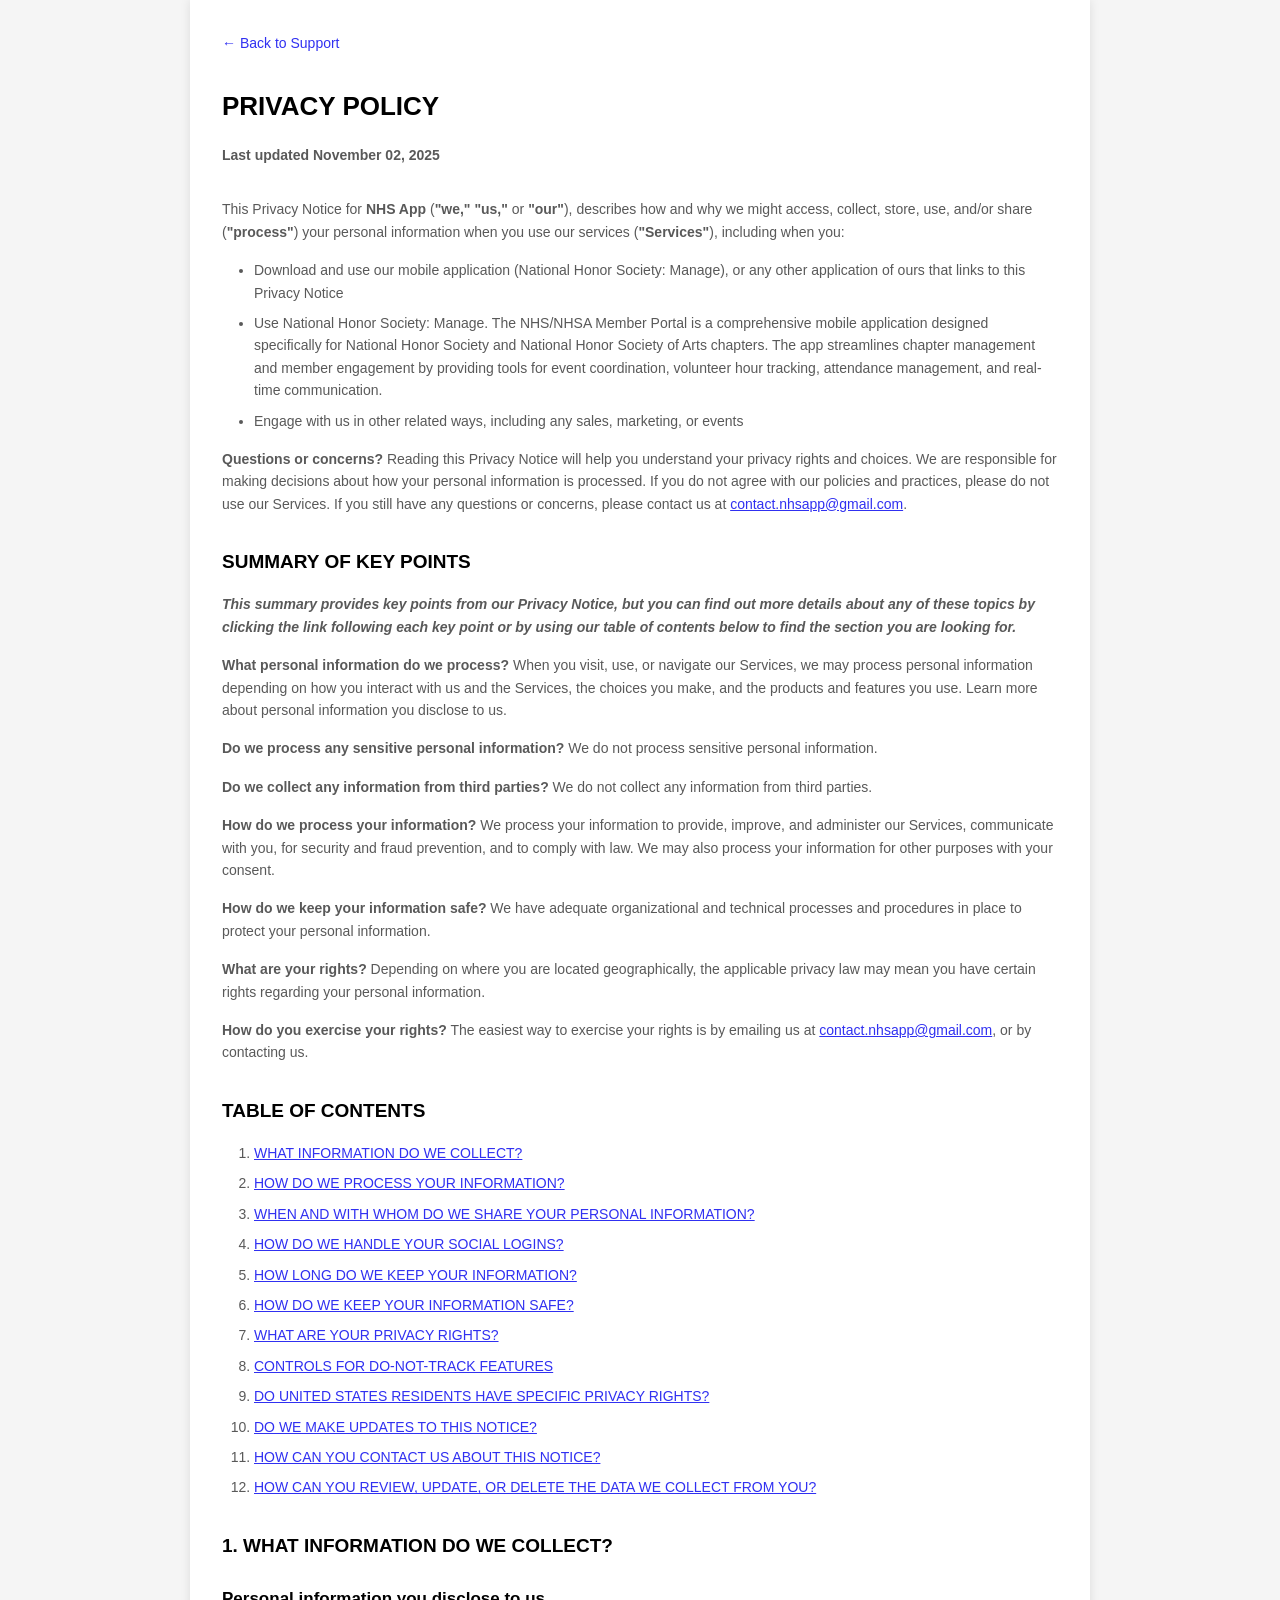
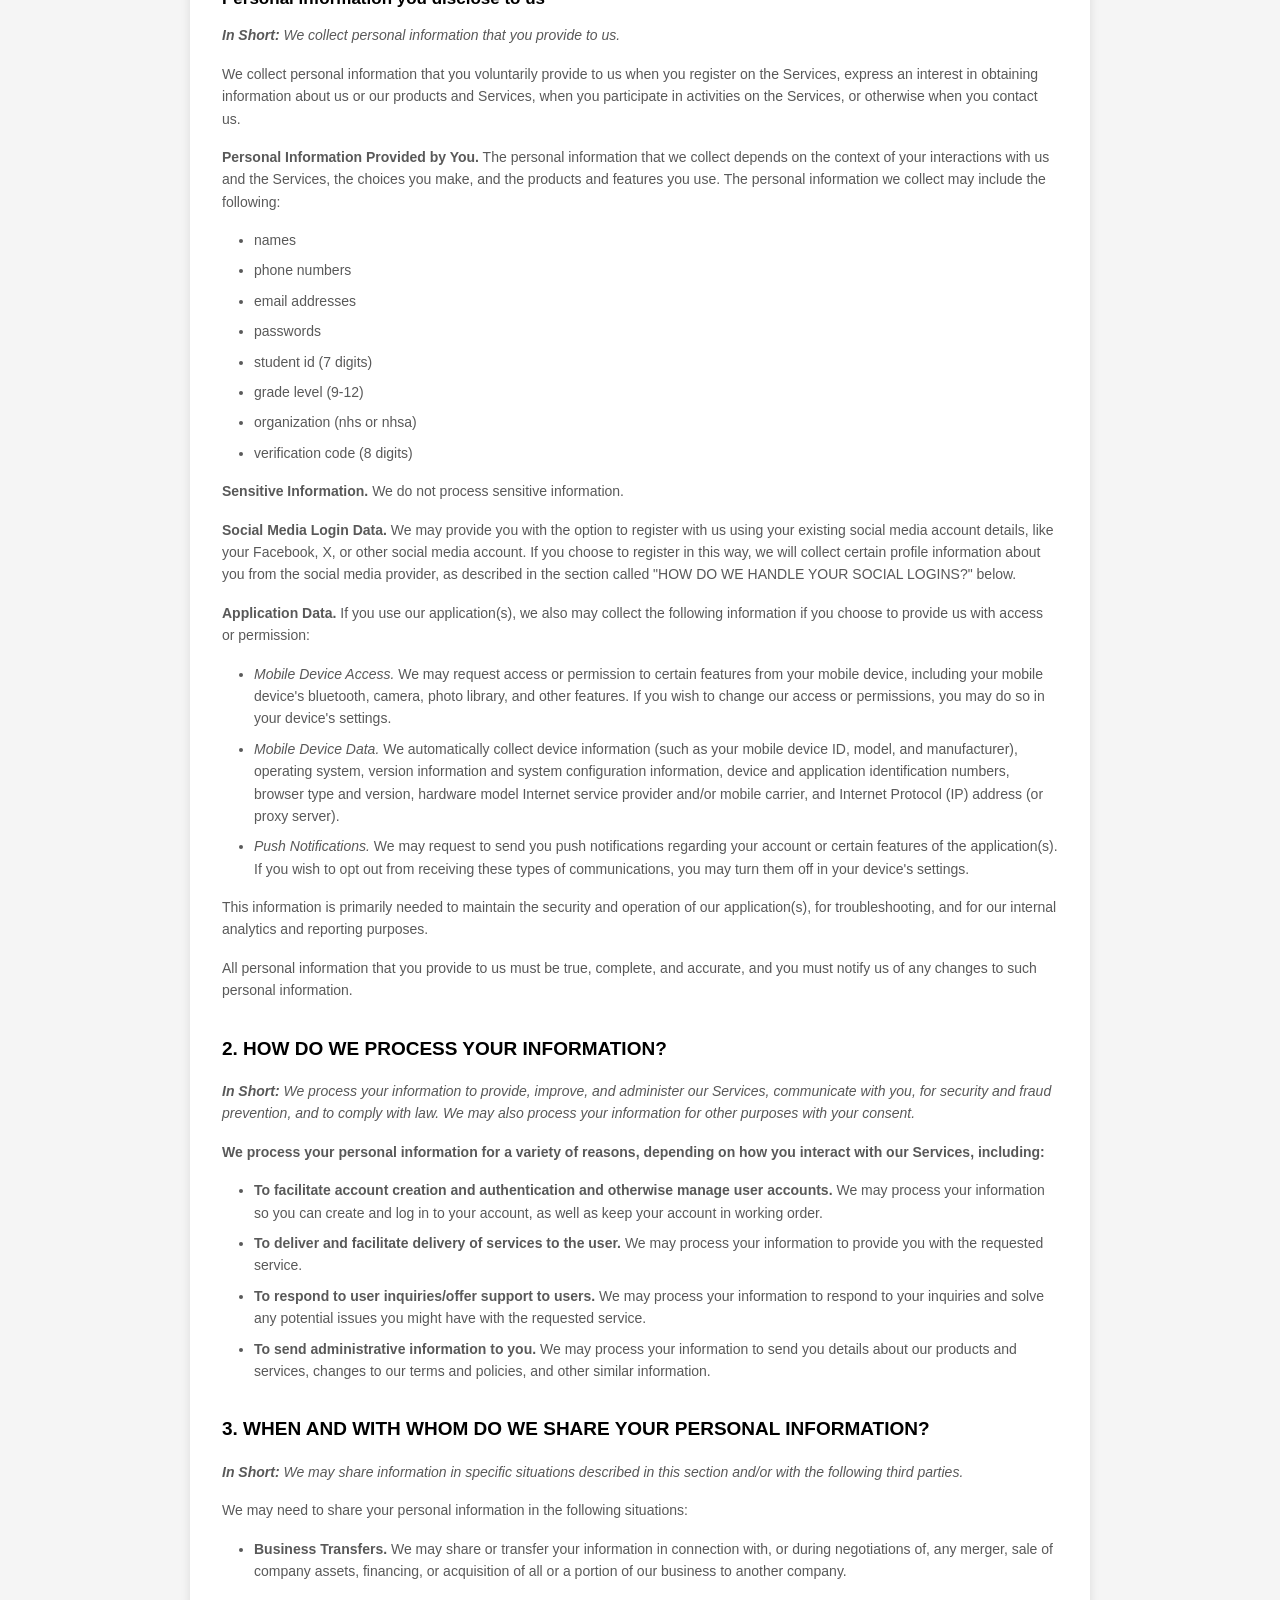
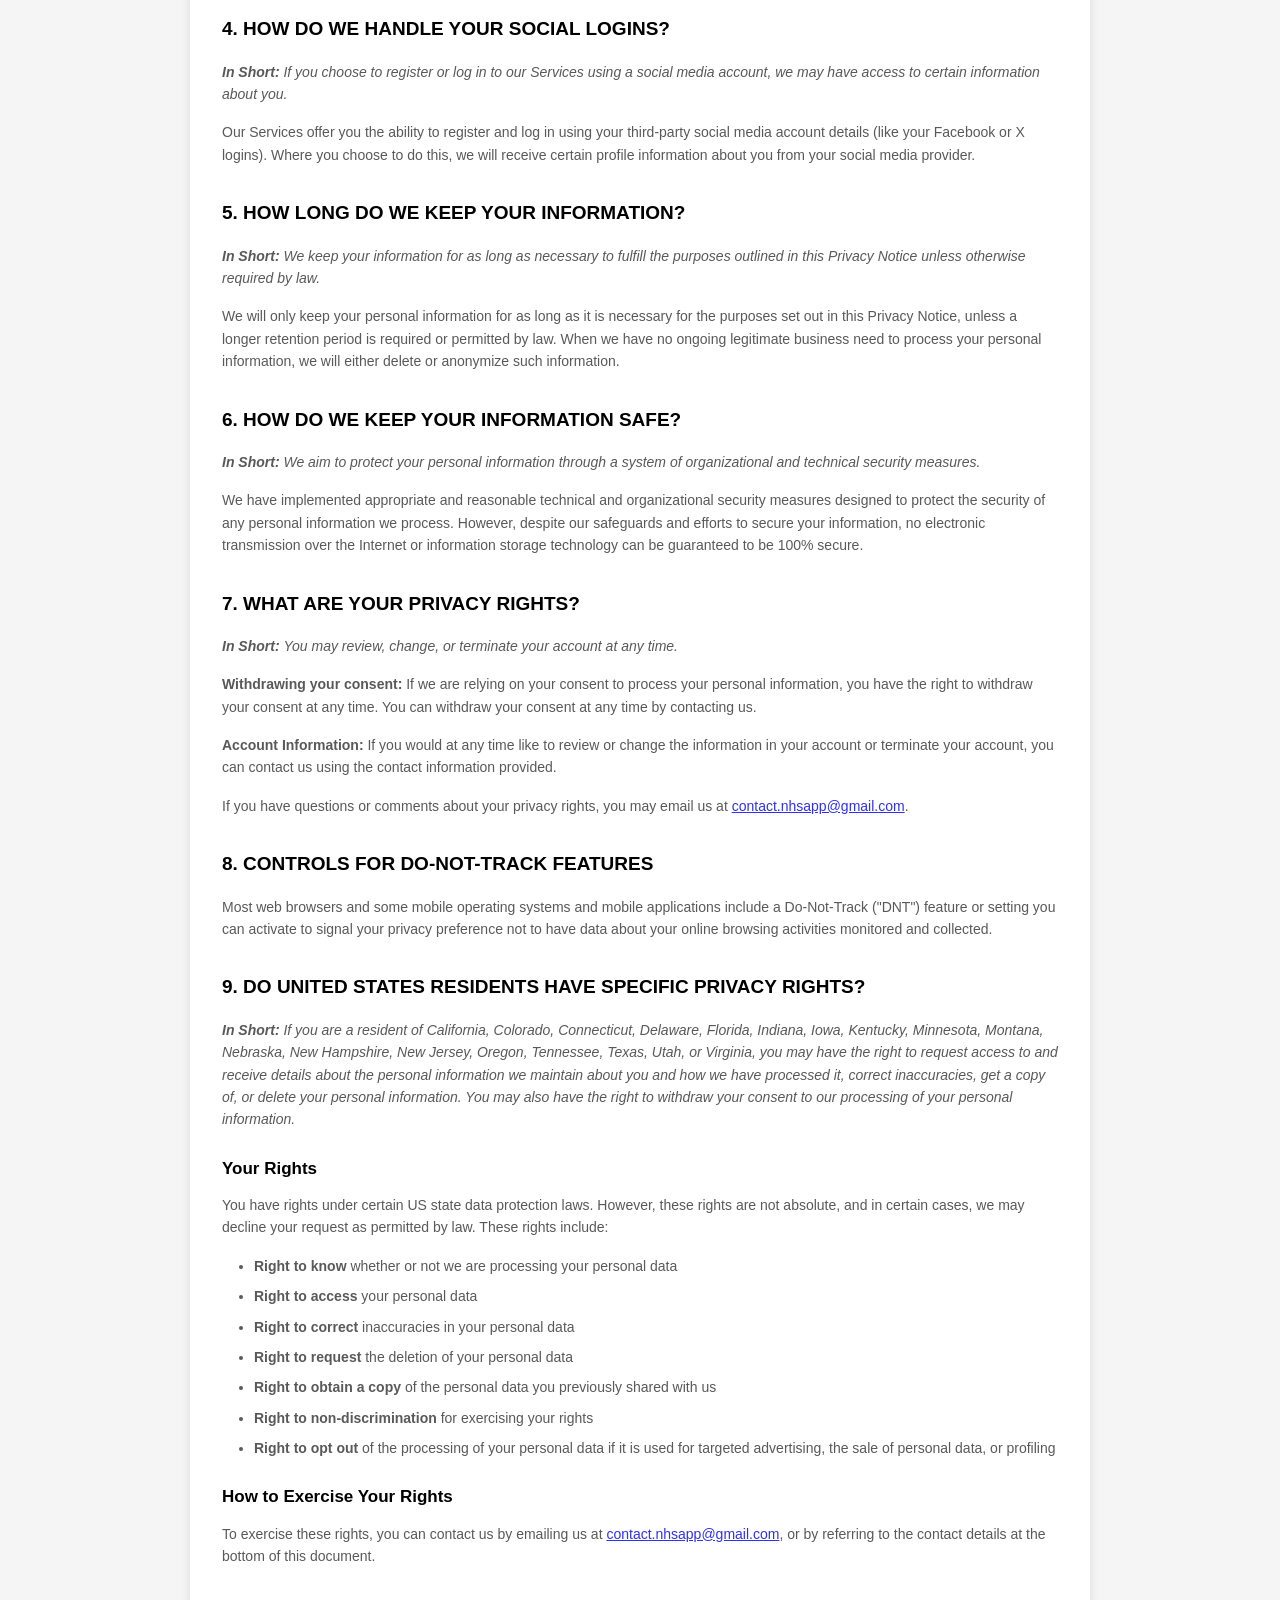
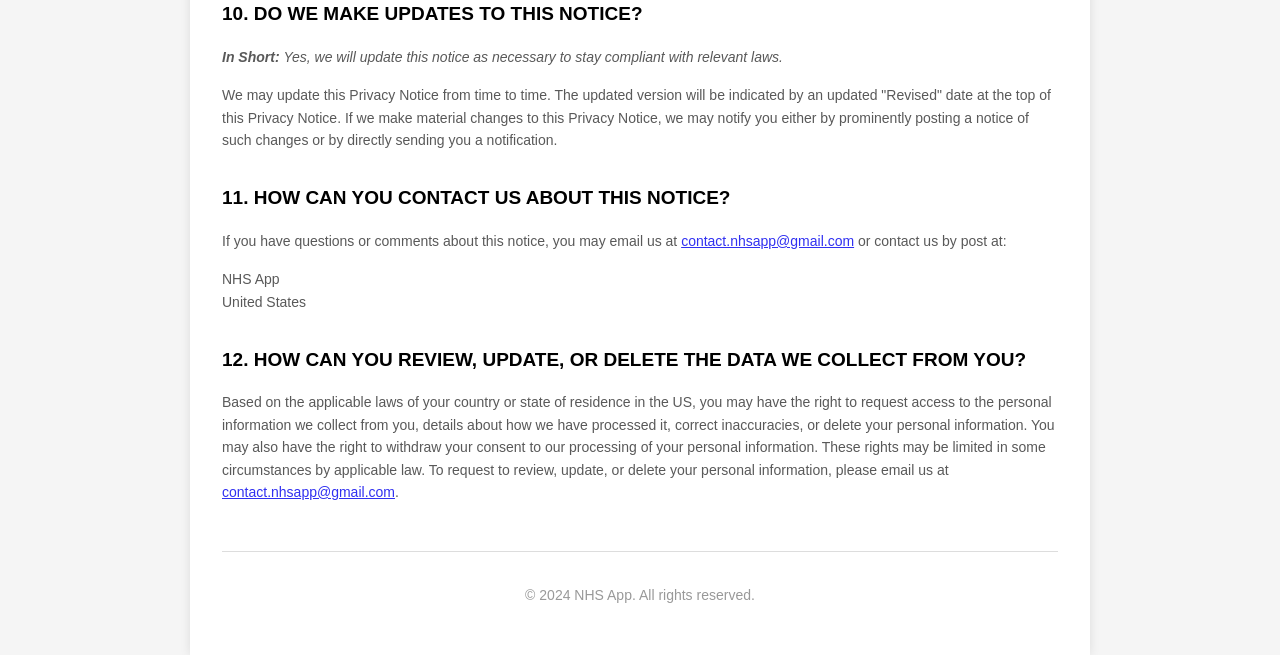
==== privacy.html @ 63c356b7 "final" ====
<!DOCTYPE html>
<html lang="en">
<head>
    <meta charset="UTF-8">
    <meta name="viewport" content="width=device-width, initial-scale=1.0">
    <title>Privacy Policy - NHS App</title>
    <style>
        * {
            margin: 0;
            padding: 0;
            box-sizing: border-box;
        }
        body {
            font-family: Arial, sans-serif;
            line-height: 1.6;
            color: #595959;
            background-color: #f5f5f5;
            font-size: 14px;
        }
        .container {
            max-width: 900px;
            margin: 0 auto;
            background-color: white;
            padding: 2rem;
            box-shadow: 0 0 10px rgba(0,0,0,0.1);
        }
        .back-link {
            display: inline-block;
            margin-bottom: 2rem;
            color: #3030F1;
            text-decoration: none;
        }
        .back-link:hover {
            text-decoration: underline;
        }
        h1 {
            font-size: 26px;
            color: #000000;
            margin-bottom: 1rem;
        }
        h2 {
            font-size: 19px;
            color: #000000;
            margin-top: 2rem;
            margin-bottom: 1rem;
        }
        h3 {
            font-size: 17px;
            color: #000000;
            margin-top: 1.5rem;
            margin-bottom: 0.75rem;
        }
        p {
            margin-bottom: 1rem;
        }
        a {
            color: #3030F1;
            word-break: break-word;
        }
        ul, ol {
            margin-left: 2rem;
            margin-bottom: 1rem;
        }
        li {
            margin-bottom: 0.5rem;
        }
        table {
            width: 100%;
            border-collapse: collapse;
            margin: 1rem 0;
        }
        th, td {
            border: 1px solid black;
            padding: 0.75rem;
            text-align: left;
        }
        th {
            background-color: #f0f0f0;
            font-weight: bold;
        }
        .subtitle {
            color: #595959;
            font-size: 14px;
            margin-bottom: 2rem;
        }
        strong {
            font-weight: bold;
        }
        em {
            font-style: italic;
        }
    </style>
</head>
<body>
    <div class="container">
        <a href="index.html" class="back-link">← Back to Support</a>
        
        <h1>PRIVACY POLICY</h1>
        <p class="subtitle"><strong>Last updated November 02, 2025</strong></p>

        <p>This Privacy Notice for <strong>NHS App</strong> (<strong>"we," "us,"</strong> or <strong>"our"</strong>), describes how and why we might access, collect, store, use, and/or share (<strong>"process"</strong>) your personal information when you use our services (<strong>"Services"</strong>), including when you:</p>

        <ul>
            <li>Download and use our mobile application (National Honor Society: Manage), or any other application of ours that links to this Privacy Notice</li>
            <li>Use National Honor Society: Manage. The NHS/NHSA Member Portal is a comprehensive mobile application designed specifically for National Honor Society and National Honor Society of Arts chapters. The app streamlines chapter management and member engagement by providing tools for event coordination, volunteer hour tracking, attendance management, and real-time communication.</li>
            <li>Engage with us in other related ways, including any sales, marketing, or events</li>
        </ul>

        <p><strong>Questions or concerns?</strong> Reading this Privacy Notice will help you understand your privacy rights and choices. We are responsible for making decisions about how your personal information is processed. If you do not agree with our policies and practices, please do not use our Services. If you still have any questions or concerns, please contact us at <a href="mailto:contact.nhsapp@gmail.com">contact.nhsapp@gmail.com</a>.</p>

        <h2>SUMMARY OF KEY POINTS</h2>
        <p><strong><em>This summary provides key points from our Privacy Notice, but you can find out more details about any of these topics by clicking the link following each key point or by using our table of contents below to find the section you are looking for.</em></strong></p>

        <p><strong>What personal information do we process?</strong> When you visit, use, or navigate our Services, we may process personal information depending on how you interact with us and the Services, the choices you make, and the products and features you use. Learn more about personal information you disclose to us.</p>

        <p><strong>Do we process any sensitive personal information?</strong> We do not process sensitive personal information.</p>

        <p><strong>Do we collect any information from third parties?</strong> We do not collect any information from third parties.</p>

        <p><strong>How do we process your information?</strong> We process your information to provide, improve, and administer our Services, communicate with you, for security and fraud prevention, and to comply with law. We may also process your information for other purposes with your consent.</p>

        <p><strong>How do we keep your information safe?</strong> We have adequate organizational and technical processes and procedures in place to protect your personal information.</p>

        <p><strong>What are your rights?</strong> Depending on where you are located geographically, the applicable privacy law may mean you have certain rights regarding your personal information.</p>

        <p><strong>How do you exercise your rights?</strong> The easiest way to exercise your rights is by emailing us at <a href="mailto:contact.nhsapp@gmail.com">contact.nhsapp@gmail.com</a>, or by contacting us.</p>

        <h2>TABLE OF CONTENTS</h2>
        <ol>
            <li><a href="#infocollect">WHAT INFORMATION DO WE COLLECT?</a></li>
            <li><a href="#infouse">HOW DO WE PROCESS YOUR INFORMATION?</a></li>
            <li><a href="#whoshare">WHEN AND WITH WHOM DO WE SHARE YOUR PERSONAL INFORMATION?</a></li>
            <li><a href="#sociallogins">HOW DO WE HANDLE YOUR SOCIAL LOGINS?</a></li>
            <li><a href="#inforetain">HOW LONG DO WE KEEP YOUR INFORMATION?</a></li>
            <li><a href="#infosafe">HOW DO WE KEEP YOUR INFORMATION SAFE?</a></li>
            <li><a href="#privacyrights">WHAT ARE YOUR PRIVACY RIGHTS?</a></li>
            <li><a href="#DNT">CONTROLS FOR DO-NOT-TRACK FEATURES</a></li>
            <li><a href="#uslaws">DO UNITED STATES RESIDENTS HAVE SPECIFIC PRIVACY RIGHTS?</a></li>
            <li><a href="#policyupdates">DO WE MAKE UPDATES TO THIS NOTICE?</a></li>
            <li><a href="#contact">HOW CAN YOU CONTACT US ABOUT THIS NOTICE?</a></li>
            <li><a href="#request">HOW CAN YOU REVIEW, UPDATE, OR DELETE THE DATA WE COLLECT FROM YOU?</a></li>
        </ol>

        <h2 id="infocollect">1. WHAT INFORMATION DO WE COLLECT?</h2>
        
        <h3>Personal information you disclose to us</h3>
        <p><strong><em>In Short:</em></strong> <em>We collect personal information that you provide to us.</em></p>

        <p>We collect personal information that you voluntarily provide to us when you register on the Services, express an interest in obtaining information about us or our products and Services, when you participate in activities on the Services, or otherwise when you contact us.</p>

        <p><strong>Personal Information Provided by You.</strong> The personal information that we collect depends on the context of your interactions with us and the Services, the choices you make, and the products and features you use. The personal information we collect may include the following:</p>

        <ul>
            <li>names</li>
            <li>phone numbers</li>
            <li>email addresses</li>
            <li>passwords</li>
            <li>student id (7 digits)</li>
            <li>grade level (9-12)</li>
            <li>organization (nhs or nhsa)</li>
            <li>verification code (8 digits)</li>
        </ul>

        <p><strong>Sensitive Information.</strong> We do not process sensitive information.</p>

        <p><strong>Social Media Login Data.</strong> We may provide you with the option to register with us using your existing social media account details, like your Facebook, X, or other social media account. If you choose to register in this way, we will collect certain profile information about you from the social media provider, as described in the section called "HOW DO WE HANDLE YOUR SOCIAL LOGINS?" below.</p>

        <p><strong>Application Data.</strong> If you use our application(s), we also may collect the following information if you choose to provide us with access or permission:</p>

        <ul>
            <li><em>Mobile Device Access.</em> We may request access or permission to certain features from your mobile device, including your mobile device's bluetooth, camera, photo library, and other features. If you wish to change our access or permissions, you may do so in your device's settings.</li>
            <li><em>Mobile Device Data.</em> We automatically collect device information (such as your mobile device ID, model, and manufacturer), operating system, version information and system configuration information, device and application identification numbers, browser type and version, hardware model Internet service provider and/or mobile carrier, and Internet Protocol (IP) address (or proxy server).</li>
            <li><em>Push Notifications.</em> We may request to send you push notifications regarding your account or certain features of the application(s). If you wish to opt out from receiving these types of communications, you may turn them off in your device's settings.</li>
        </ul>

        <p>This information is primarily needed to maintain the security and operation of our application(s), for troubleshooting, and for our internal analytics and reporting purposes.</p>

        <p>All personal information that you provide to us must be true, complete, and accurate, and you must notify us of any changes to such personal information.</p>

        <h2 id="infouse">2. HOW DO WE PROCESS YOUR INFORMATION?</h2>
        <p><strong><em>In Short:</em></strong> <em>We process your information to provide, improve, and administer our Services, communicate with you, for security and fraud prevention, and to comply with law. We may also process your information for other purposes with your consent.</em></p>

        <p><strong>We process your personal information for a variety of reasons, depending on how you interact with our Services, including:</strong></p>

        <ul>
            <li><strong>To facilitate account creation and authentication and otherwise manage user accounts.</strong> We may process your information so you can create and log in to your account, as well as keep your account in working order.</li>
            <li><strong>To deliver and facilitate delivery of services to the user.</strong> We may process your information to provide you with the requested service.</li>
            <li><strong>To respond to user inquiries/offer support to users.</strong> We may process your information to respond to your inquiries and solve any potential issues you might have with the requested service.</li>
            <li><strong>To send administrative information to you.</strong> We may process your information to send you details about our products and services, changes to our terms and policies, and other similar information.</li>
        </ul>

        <h2 id="whoshare">3. WHEN AND WITH WHOM DO WE SHARE YOUR PERSONAL INFORMATION?</h2>
        <p><strong><em>In Short:</em></strong> <em>We may share information in specific situations described in this section and/or with the following third parties.</em></p>

        <p>We may need to share your personal information in the following situations:</p>
        <ul>
            <li><strong>Business Transfers.</strong> We may share or transfer your information in connection with, or during negotiations of, any merger, sale of company assets, financing, or acquisition of all or a portion of our business to another company.</li>
        </ul>

        <h2 id="sociallogins">4. HOW DO WE HANDLE YOUR SOCIAL LOGINS?</h2>
        <p><strong><em>In Short:</em></strong> <em>If you choose to register or log in to our Services using a social media account, we may have access to certain information about you.</em></p>

        <p>Our Services offer you the ability to register and log in using your third-party social media account details (like your Facebook or X logins). Where you choose to do this, we will receive certain profile information about you from your social media provider.</p>

        <h2 id="inforetain">5. HOW LONG DO WE KEEP YOUR INFORMATION?</h2>
        <p><strong><em>In Short:</em></strong> <em>We keep your information for as long as necessary to fulfill the purposes outlined in this Privacy Notice unless otherwise required by law.</em></p>

        <p>We will only keep your personal information for as long as it is necessary for the purposes set out in this Privacy Notice, unless a longer retention period is required or permitted by law. When we have no ongoing legitimate business need to process your personal information, we will either delete or anonymize such information.</p>

        <h2 id="infosafe">6. HOW DO WE KEEP YOUR INFORMATION SAFE?</h2>
        <p><strong><em>In Short:</em></strong> <em>We aim to protect your personal information through a system of organizational and technical security measures.</em></p>

        <p>We have implemented appropriate and reasonable technical and organizational security measures designed to protect the security of any personal information we process. However, despite our safeguards and efforts to secure your information, no electronic transmission over the Internet or information storage technology can be guaranteed to be 100% secure.</p>

        <h2 id="privacyrights">7. WHAT ARE YOUR PRIVACY RIGHTS?</h2>
        <p><strong><em>In Short:</em></strong> <em>You may review, change, or terminate your account at any time.</em></p>

        <p><strong>Withdrawing your consent:</strong> If we are relying on your consent to process your personal information, you have the right to withdraw your consent at any time. You can withdraw your consent at any time by contacting us.</p>

        <p><strong>Account Information:</strong> If you would at any time like to review or change the information in your account or terminate your account, you can contact us using the contact information provided.</p>

        <p>If you have questions or comments about your privacy rights, you may email us at <a href="mailto:contact.nhsapp@gmail.com">contact.nhsapp@gmail.com</a>.</p>

        <h2 id="DNT">8. CONTROLS FOR DO-NOT-TRACK FEATURES</h2>
        <p>Most web browsers and some mobile operating systems and mobile applications include a Do-Not-Track ("DNT") feature or setting you can activate to signal your privacy preference not to have data about your online browsing activities monitored and collected.</p>

        <h2 id="uslaws">9. DO UNITED STATES RESIDENTS HAVE SPECIFIC PRIVACY RIGHTS?</h2>
        <p><strong><em>In Short:</em></strong> <em>If you are a resident of California, Colorado, Connecticut, Delaware, Florida, Indiana, Iowa, Kentucky, Minnesota, Montana, Nebraska, New Hampshire, New Jersey, Oregon, Tennessee, Texas, Utah, or Virginia, you may have the right to request access to and receive details about the personal information we maintain about you and how we have processed it, correct inaccuracies, get a copy of, or delete your personal information. You may also have the right to withdraw your consent to our processing of your personal information.</em></p>

        <h3>Your Rights</h3>
        <p>You have rights under certain US state data protection laws. However, these rights are not absolute, and in certain cases, we may decline your request as permitted by law. These rights include:</p>

        <ul>
            <li><strong>Right to know</strong> whether or not we are processing your personal data</li>
            <li><strong>Right to access</strong> your personal data</li>
            <li><strong>Right to correct</strong> inaccuracies in your personal data</li>
            <li><strong>Right to request</strong> the deletion of your personal data</li>
            <li><strong>Right to obtain a copy</strong> of the personal data you previously shared with us</li>
            <li><strong>Right to non-discrimination</strong> for exercising your rights</li>
            <li><strong>Right to opt out</strong> of the processing of your personal data if it is used for targeted advertising, the sale of personal data, or profiling</li>
        </ul>

        <h3>How to Exercise Your Rights</h3>
        <p>To exercise these rights, you can contact us by emailing us at <a href="mailto:contact.nhsapp@gmail.com">contact.nhsapp@gmail.com</a>, or by referring to the contact details at the bottom of this document.</p>

        <h2 id="policyupdates">10. DO WE MAKE UPDATES TO THIS NOTICE?</h2>
        <p><strong><em>In Short:</em></strong> <em>Yes, we will update this notice as necessary to stay compliant with relevant laws.</em></p>

        <p>We may update this Privacy Notice from time to time. The updated version will be indicated by an updated "Revised" date at the top of this Privacy Notice. If we make material changes to this Privacy Notice, we may notify you either by prominently posting a notice of such changes or by directly sending you a notification.</p>

        <h2 id="contact">11. HOW CAN YOU CONTACT US ABOUT THIS NOTICE?</h2>
        <p>If you have questions or comments about this notice, you may email us at <a href="mailto:contact.nhsapp@gmail.com">contact.nhsapp@gmail.com</a> or contact us by post at:</p>

        <p>
            NHS App<br>
            United States
        </p>

        <h2 id="request">12. HOW CAN YOU REVIEW, UPDATE, OR DELETE THE DATA WE COLLECT FROM YOU?</h2>
        <p>Based on the applicable laws of your country or state of residence in the US, you may have the right to request access to the personal information we collect from you, details about how we have processed it, correct inaccuracies, or delete your personal information. You may also have the right to withdraw your consent to our processing of your personal information. These rights may be limited in some circumstances by applicable law. To request to review, update, or delete your personal information, please email us at <a href="mailto:contact.nhsapp@gmail.com">contact.nhsapp@gmail.com</a>.</p>

        <p style="margin-top: 3rem; padding-top: 2rem; border-top: 1px solid #ddd; text-align: center; color: #999;">
            &copy; 2024 NHS App. All rights reserved.
        </p>
    </div>
</body>
</html>
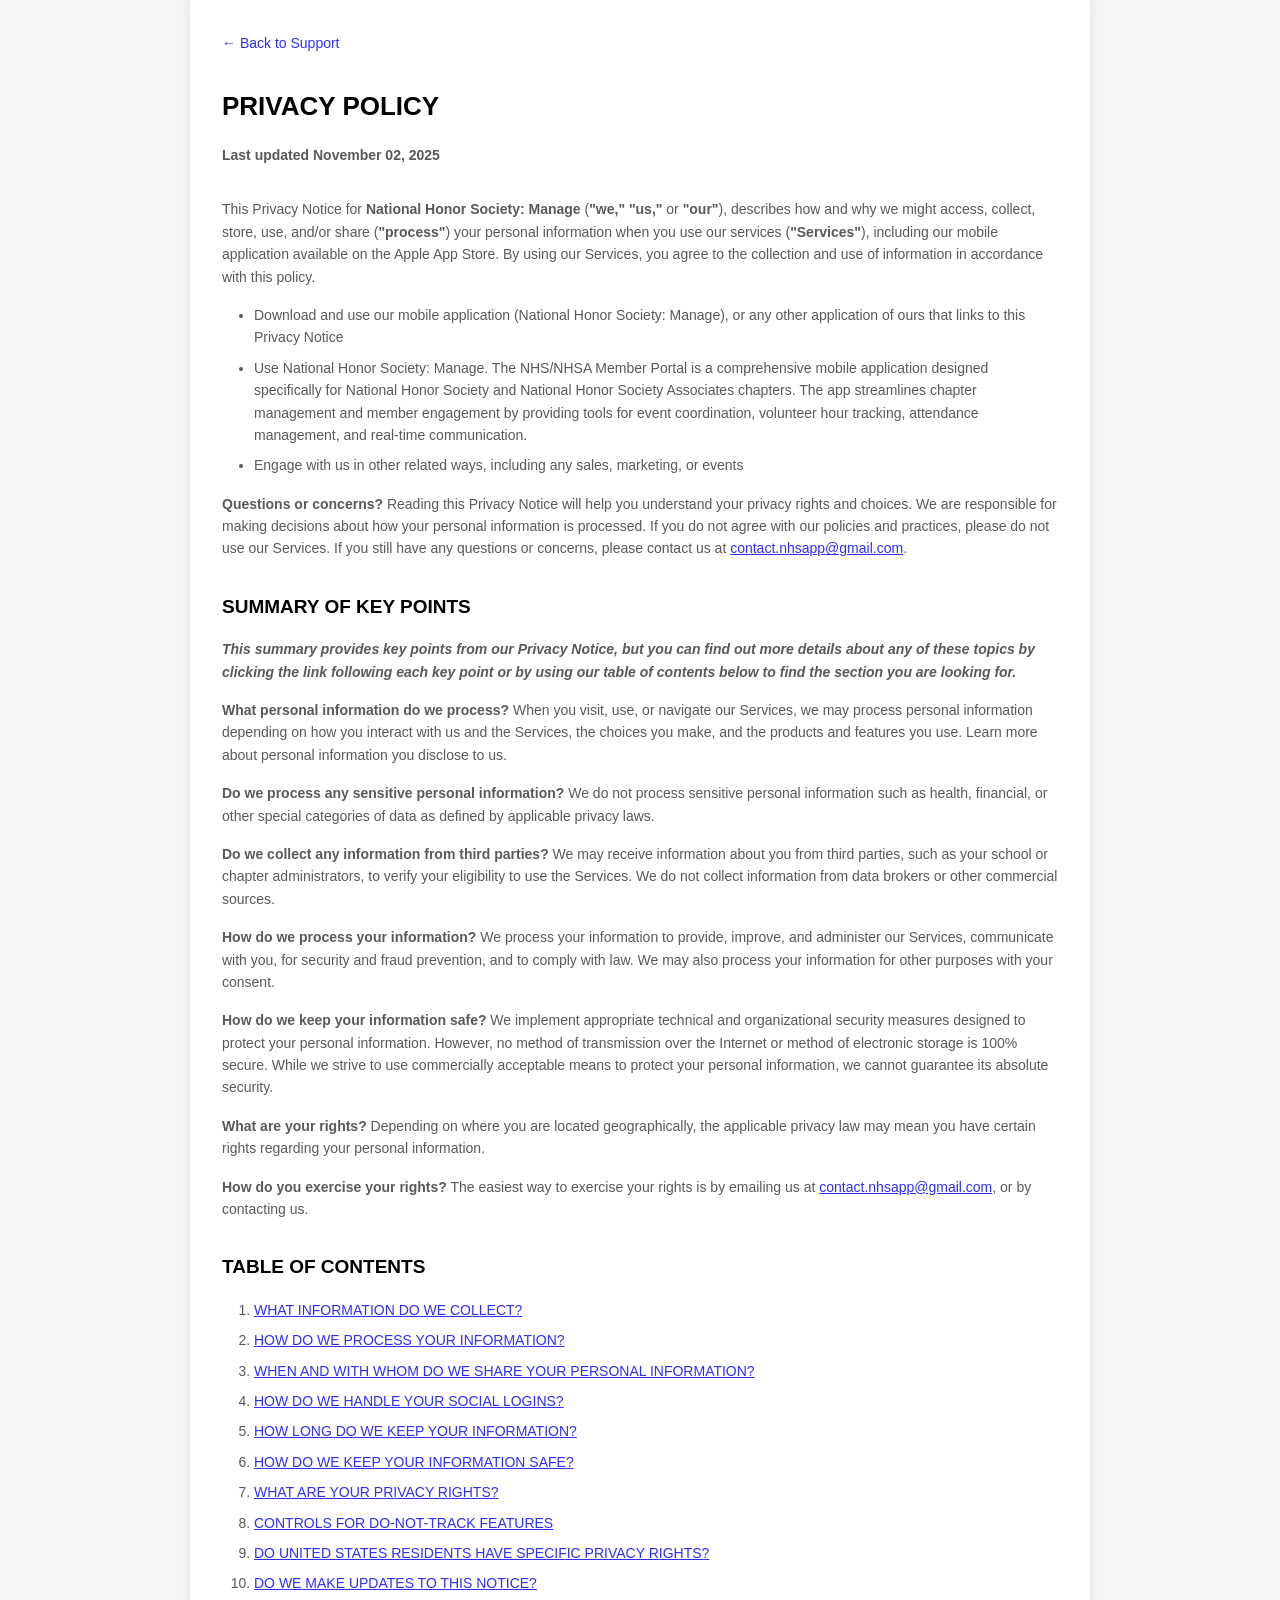
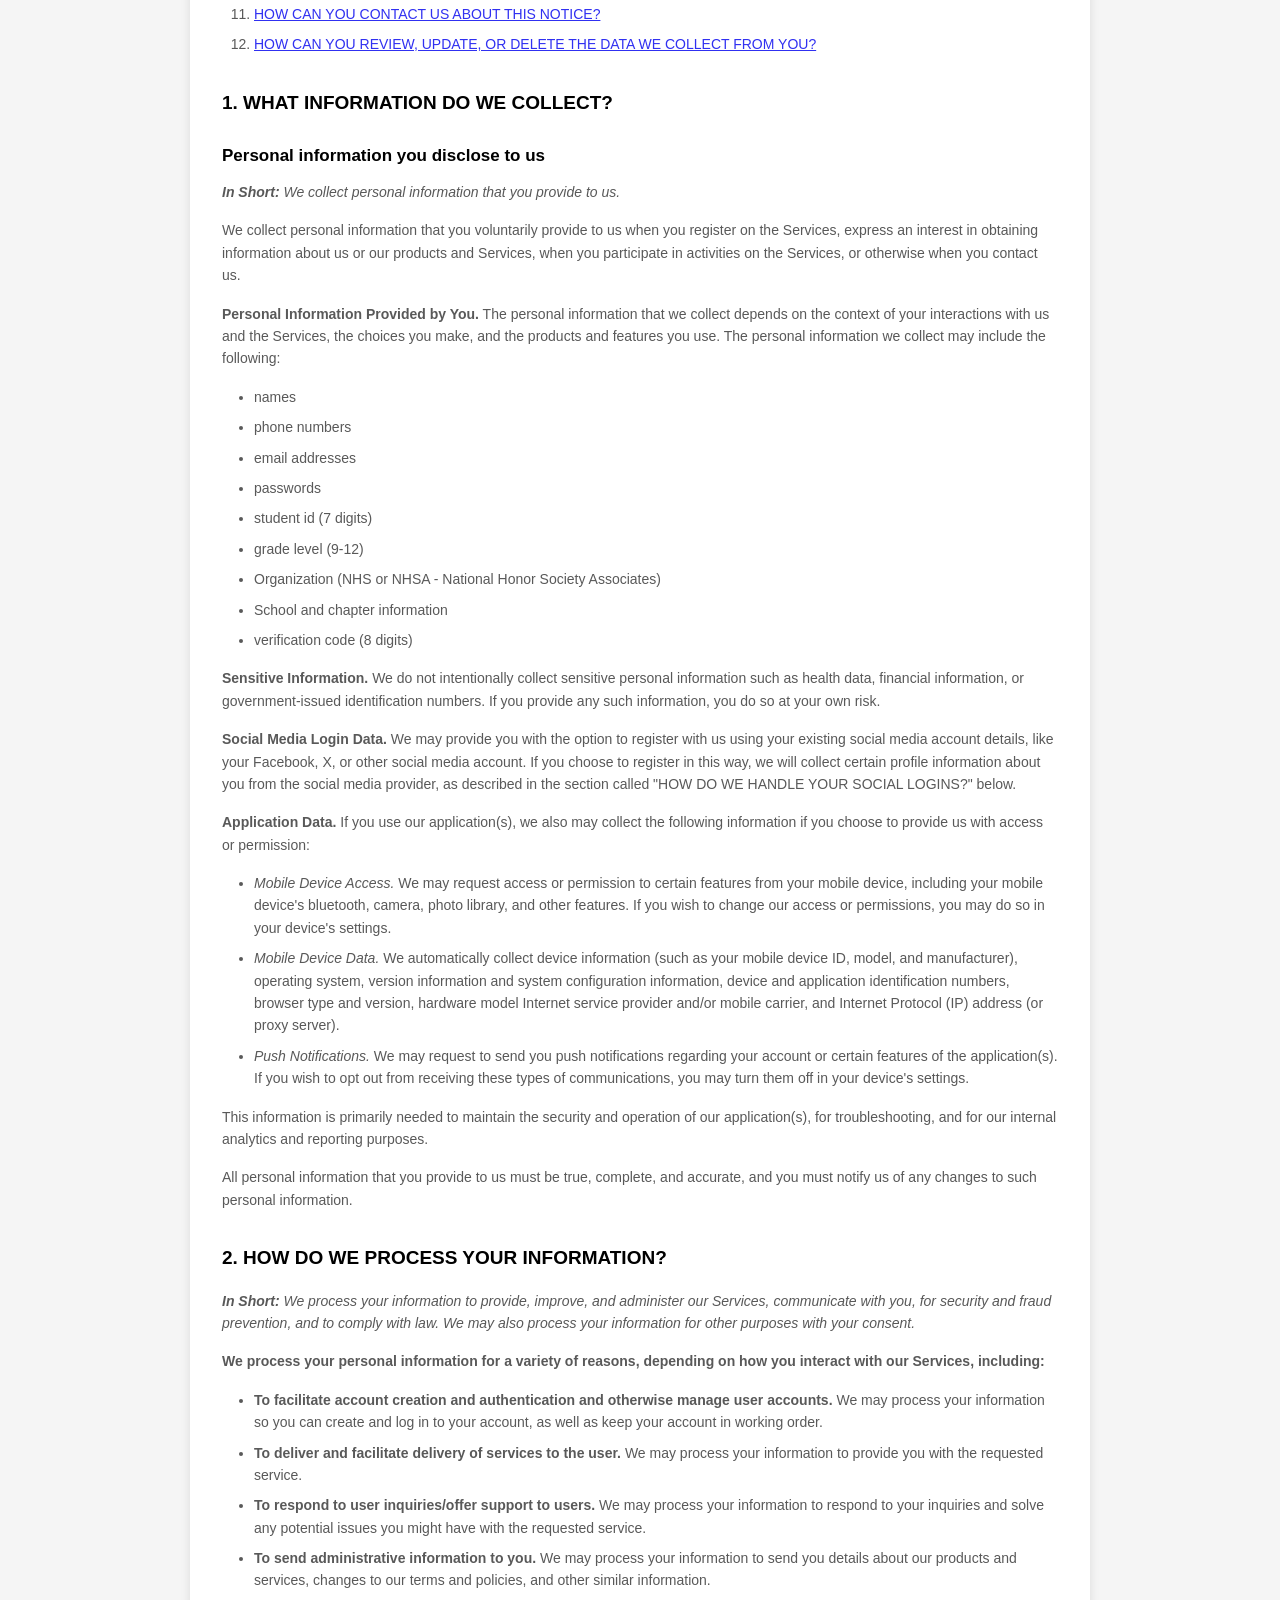
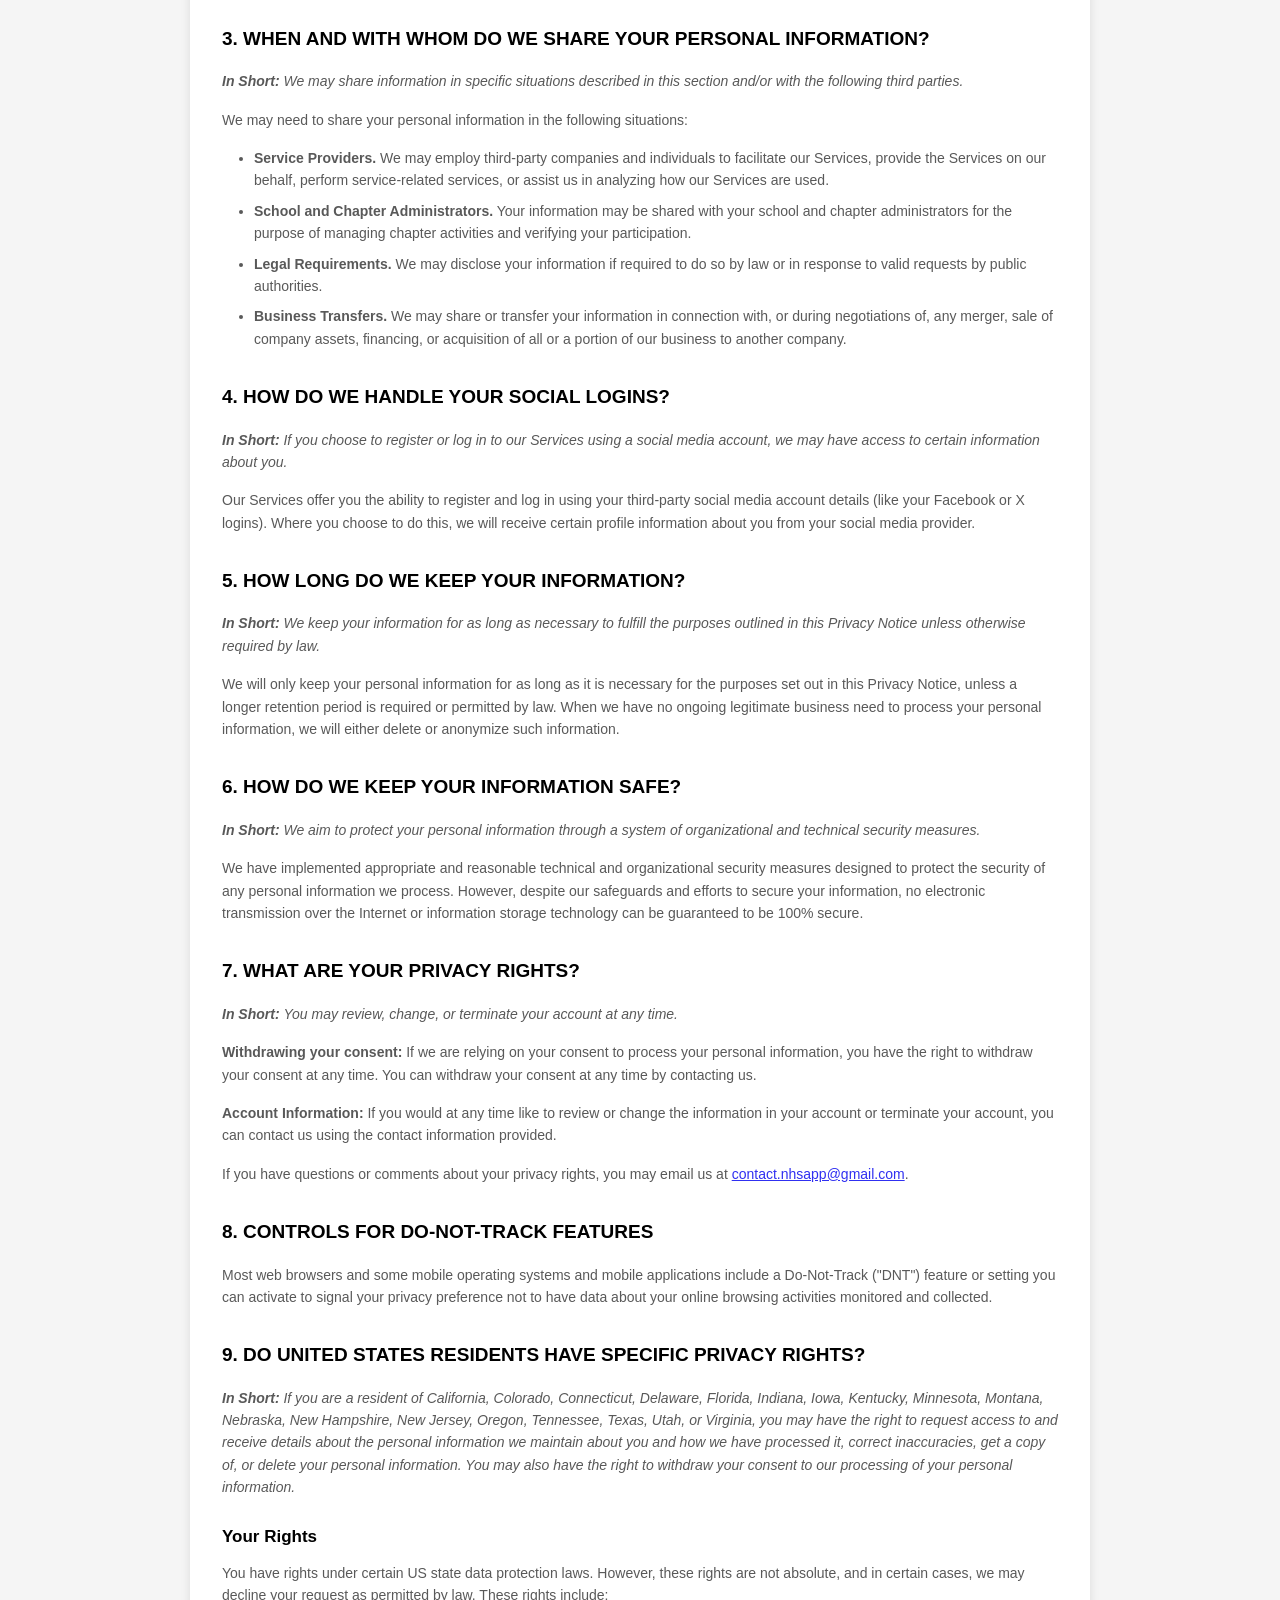
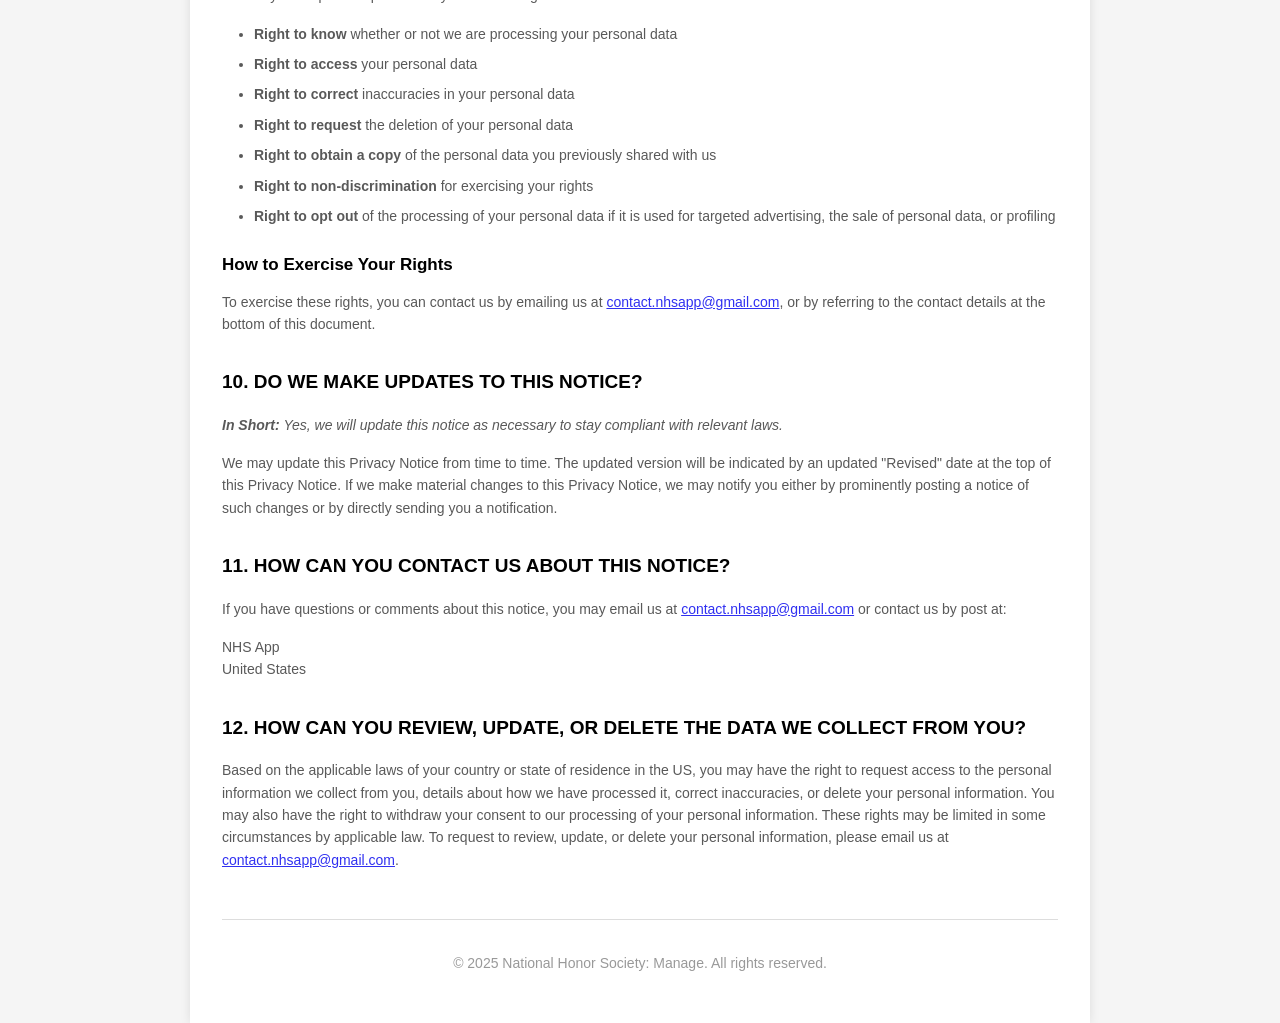
==== commit cbf452de: "Update privacy policy, terms of service, and support documentation to align with Apple's requirement" ====
--- a/privacy.html
+++ b/privacy.html
@@ -3,7 +3,7 @@
 <head>
     <meta charset="UTF-8">
     <meta name="viewport" content="width=device-width, initial-scale=1.0">
-    <title>Privacy Policy - NHS App</title>
+    <title>Privacy Policy - National Honor Society: Manage</title>
     <style>
         * {
             margin: 0;
@@ -98,11 +98,11 @@
         <h1>PRIVACY POLICY</h1>
         <p class="subtitle"><strong>Last updated November 02, 2025</strong></p>
 
-        <p>This Privacy Notice for <strong>NHS App</strong> (<strong>"we," "us,"</strong> or <strong>"our"</strong>), describes how and why we might access, collect, store, use, and/or share (<strong>"process"</strong>) your personal information when you use our services (<strong>"Services"</strong>), including when you:</p>
+        <p>This Privacy Notice for <strong>National Honor Society: Manage</strong> (<strong>"we," "us,"</strong> or <strong>"our"</strong>), describes how and why we might access, collect, store, use, and/or share (<strong>"process"</strong>) your personal information when you use our services (<strong>"Services"</strong>), including our mobile application available on the Apple App Store. By using our Services, you agree to the collection and use of information in accordance with this policy.</p>
 
         <ul>
             <li>Download and use our mobile application (National Honor Society: Manage), or any other application of ours that links to this Privacy Notice</li>
-            <li>Use National Honor Society: Manage. The NHS/NHSA Member Portal is a comprehensive mobile application designed specifically for National Honor Society and National Honor Society of Arts chapters. The app streamlines chapter management and member engagement by providing tools for event coordination, volunteer hour tracking, attendance management, and real-time communication.</li>
+            <li>Use National Honor Society: Manage. The NHS/NHSA Member Portal is a comprehensive mobile application designed specifically for National Honor Society and National Honor Society Associates chapters. The app streamlines chapter management and member engagement by providing tools for event coordination, volunteer hour tracking, attendance management, and real-time communication.</li>
             <li>Engage with us in other related ways, including any sales, marketing, or events</li>
         </ul>
 
@@ -113,13 +113,13 @@
 
         <p><strong>What personal information do we process?</strong> When you visit, use, or navigate our Services, we may process personal information depending on how you interact with us and the Services, the choices you make, and the products and features you use. Learn more about personal information you disclose to us.</p>
 
-        <p><strong>Do we process any sensitive personal information?</strong> We do not process sensitive personal information.</p>
-
-        <p><strong>Do we collect any information from third parties?</strong> We do not collect any information from third parties.</p>
+        <p><strong>Do we process any sensitive personal information?</strong> We do not process sensitive personal information such as health, financial, or other special categories of data as defined by applicable privacy laws.</p>
+
+        <p><strong>Do we collect any information from third parties?</strong> We may receive information about you from third parties, such as your school or chapter administrators, to verify your eligibility to use the Services. We do not collect information from data brokers or other commercial sources.</p>
 
         <p><strong>How do we process your information?</strong> We process your information to provide, improve, and administer our Services, communicate with you, for security and fraud prevention, and to comply with law. We may also process your information for other purposes with your consent.</p>
 
-        <p><strong>How do we keep your information safe?</strong> We have adequate organizational and technical processes and procedures in place to protect your personal information.</p>
+        <p><strong>How do we keep your information safe?</strong> We implement appropriate technical and organizational security measures designed to protect your personal information. However, no method of transmission over the Internet or method of electronic storage is 100% secure. While we strive to use commercially acceptable means to protect your personal information, we cannot guarantee its absolute security.</p>
 
         <p><strong>What are your rights?</strong> Depending on where you are located geographically, the applicable privacy law may mean you have certain rights regarding your personal information.</p>
 
@@ -157,11 +157,12 @@
             <li>passwords</li>
             <li>student id (7 digits)</li>
             <li>grade level (9-12)</li>
-            <li>organization (nhs or nhsa)</li>
+            <li>Organization (NHS or NHSA - National Honor Society Associates)</li>
+            <li>School and chapter information</li>
             <li>verification code (8 digits)</li>
         </ul>
 
-        <p><strong>Sensitive Information.</strong> We do not process sensitive information.</p>
+        <p><strong>Sensitive Information.</strong> We do not intentionally collect sensitive personal information such as health data, financial information, or government-issued identification numbers. If you provide any such information, you do so at your own risk.</p>
 
         <p><strong>Social Media Login Data.</strong> We may provide you with the option to register with us using your existing social media account details, like your Facebook, X, or other social media account. If you choose to register in this way, we will collect certain profile information about you from the social media provider, as described in the section called "HOW DO WE HANDLE YOUR SOCIAL LOGINS?" below.</p>
 
@@ -194,6 +195,9 @@
 
         <p>We may need to share your personal information in the following situations:</p>
         <ul>
+            <li><strong>Service Providers.</strong> We may employ third-party companies and individuals to facilitate our Services, provide the Services on our behalf, perform service-related services, or assist us in analyzing how our Services are used.</li>
+            <li><strong>School and Chapter Administrators.</strong> Your information may be shared with your school and chapter administrators for the purpose of managing chapter activities and verifying your participation.</li>
+            <li><strong>Legal Requirements.</strong> We may disclose your information if required to do so by law or in response to valid requests by public authorities.</li>
             <li><strong>Business Transfers.</strong> We may share or transfer your information in connection with, or during negotiations of, any merger, sale of company assets, financing, or acquisition of all or a portion of our business to another company.</li>
         </ul>
 
@@ -260,7 +264,7 @@
         <p>Based on the applicable laws of your country or state of residence in the US, you may have the right to request access to the personal information we collect from you, details about how we have processed it, correct inaccuracies, or delete your personal information. You may also have the right to withdraw your consent to our processing of your personal information. These rights may be limited in some circumstances by applicable law. To request to review, update, or delete your personal information, please email us at <a href="mailto:contact.nhsapp@gmail.com">contact.nhsapp@gmail.com</a>.</p>
 
         <p style="margin-top: 3rem; padding-top: 2rem; border-top: 1px solid #ddd; text-align: center; color: #999;">
-            &copy; 2024 NHS App. All rights reserved.
+            &copy; 2025 National Honor Society: Manage. All rights reserved.
         </p>
     </div>
 </body>
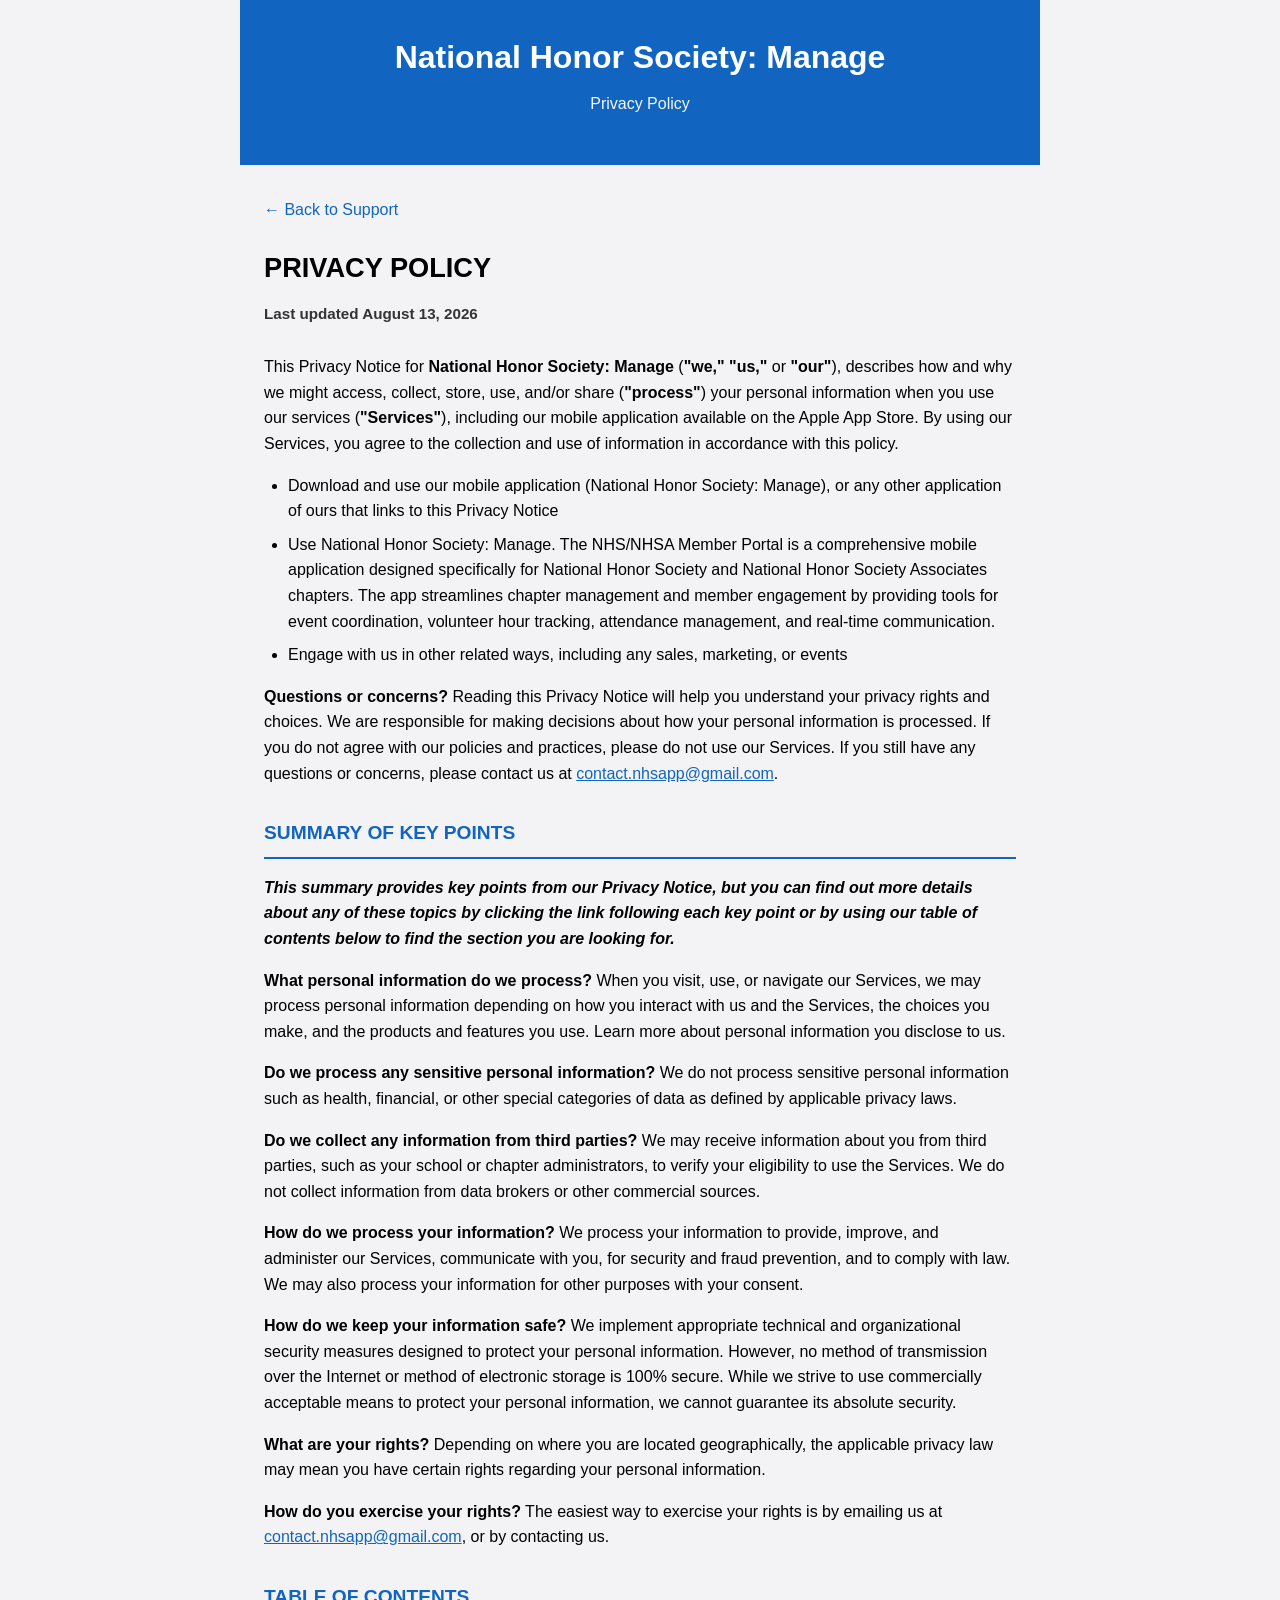
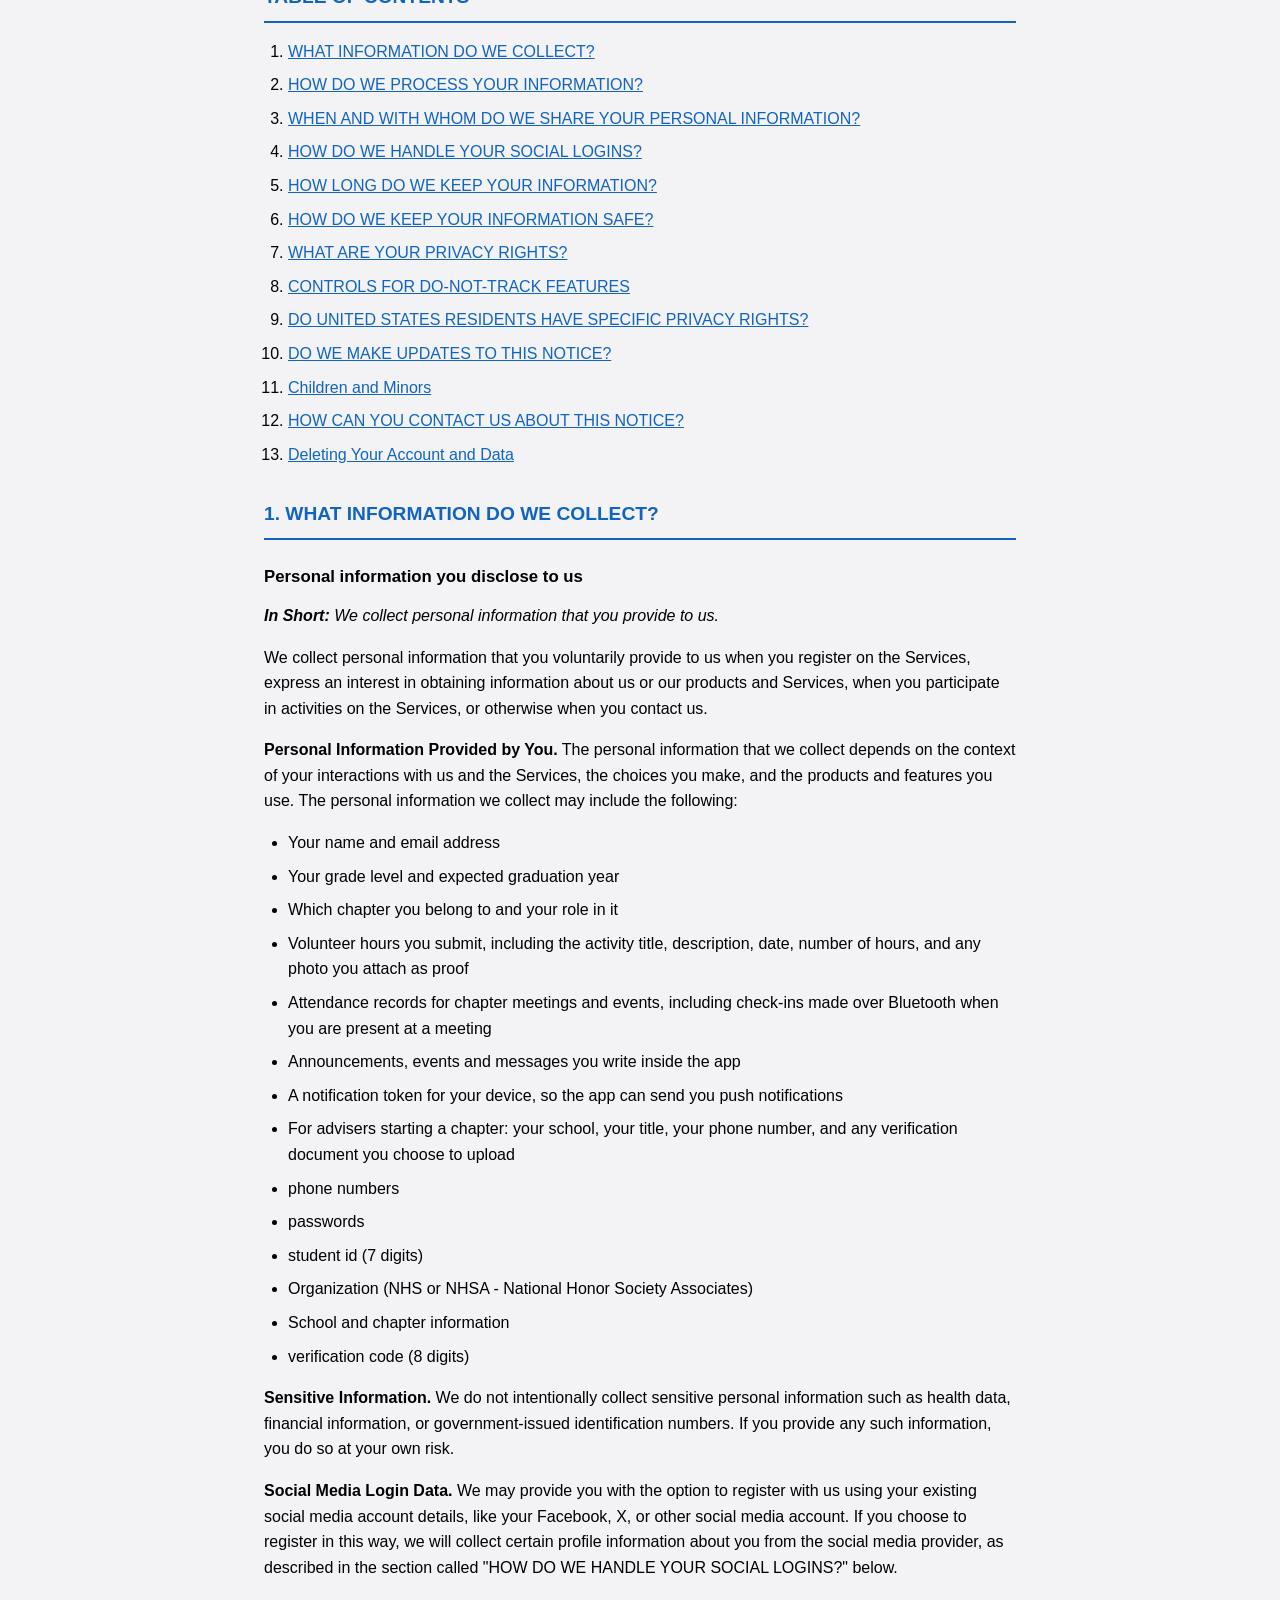
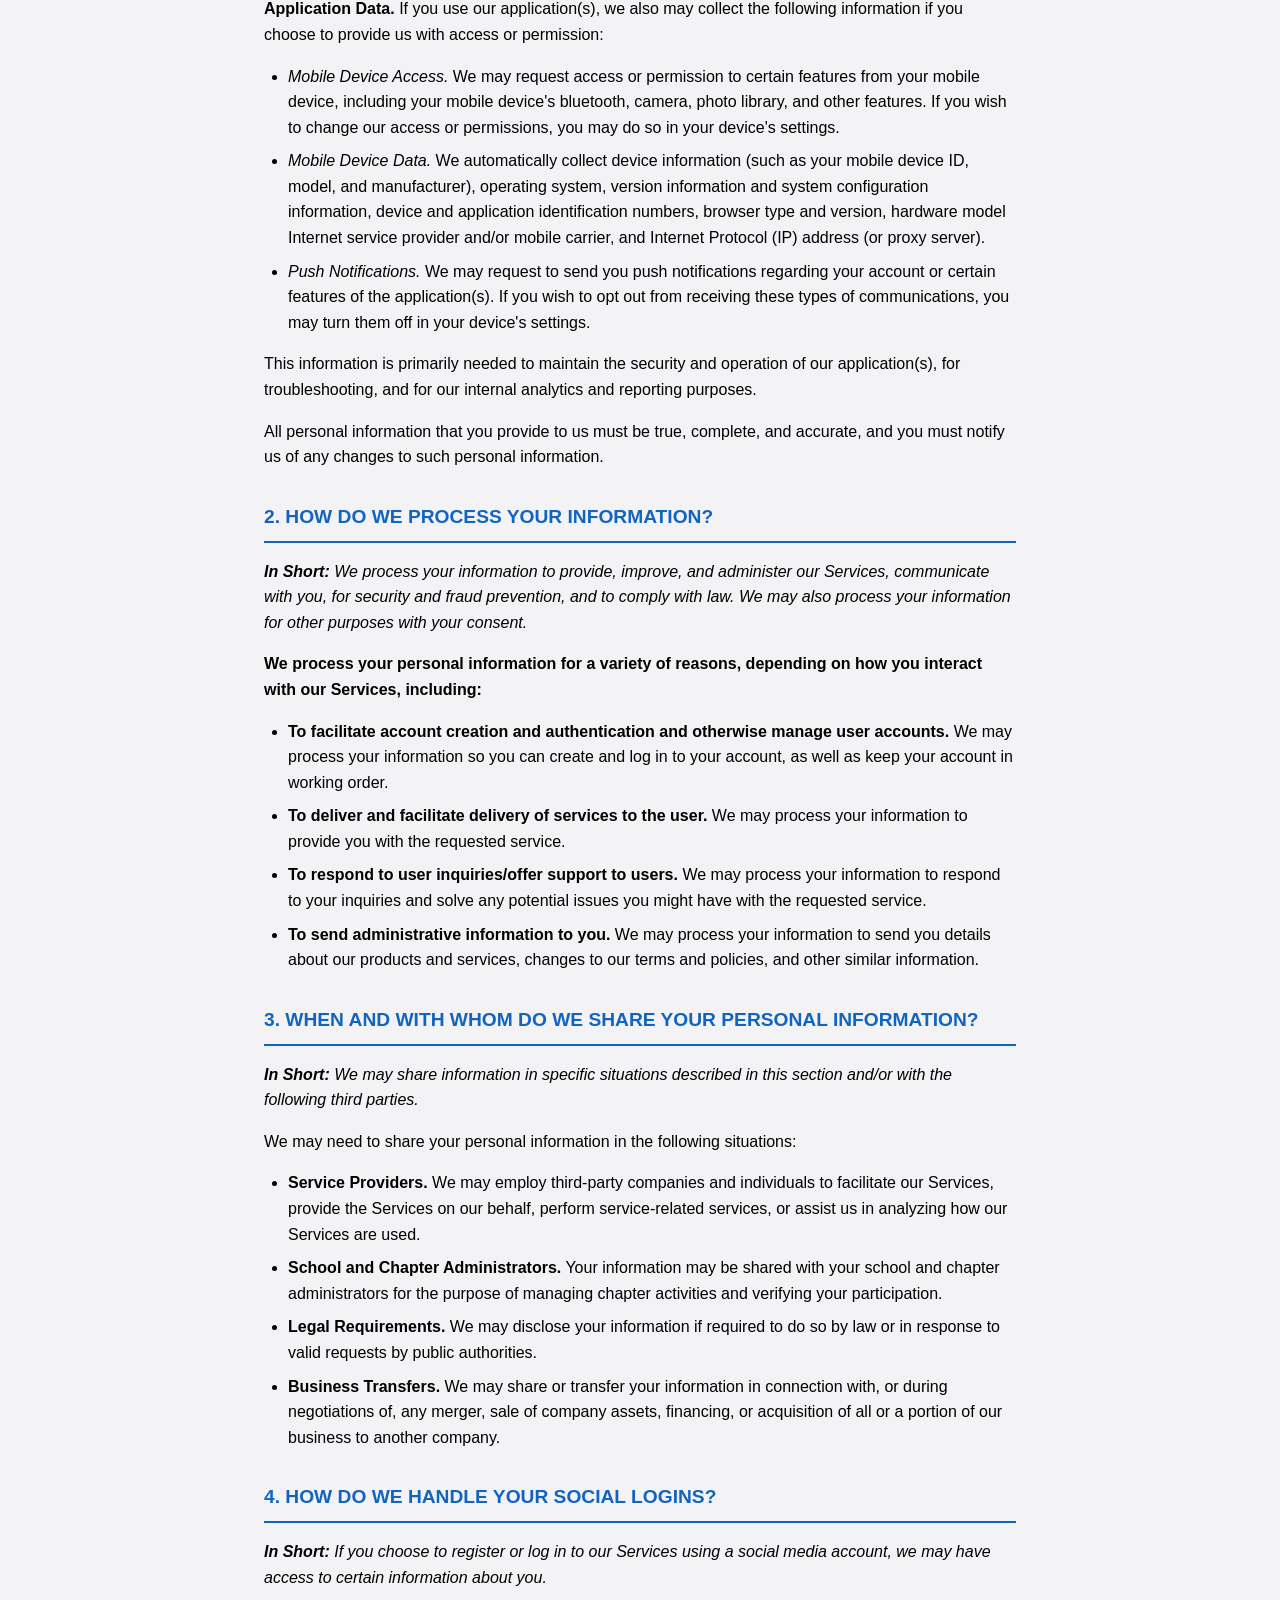
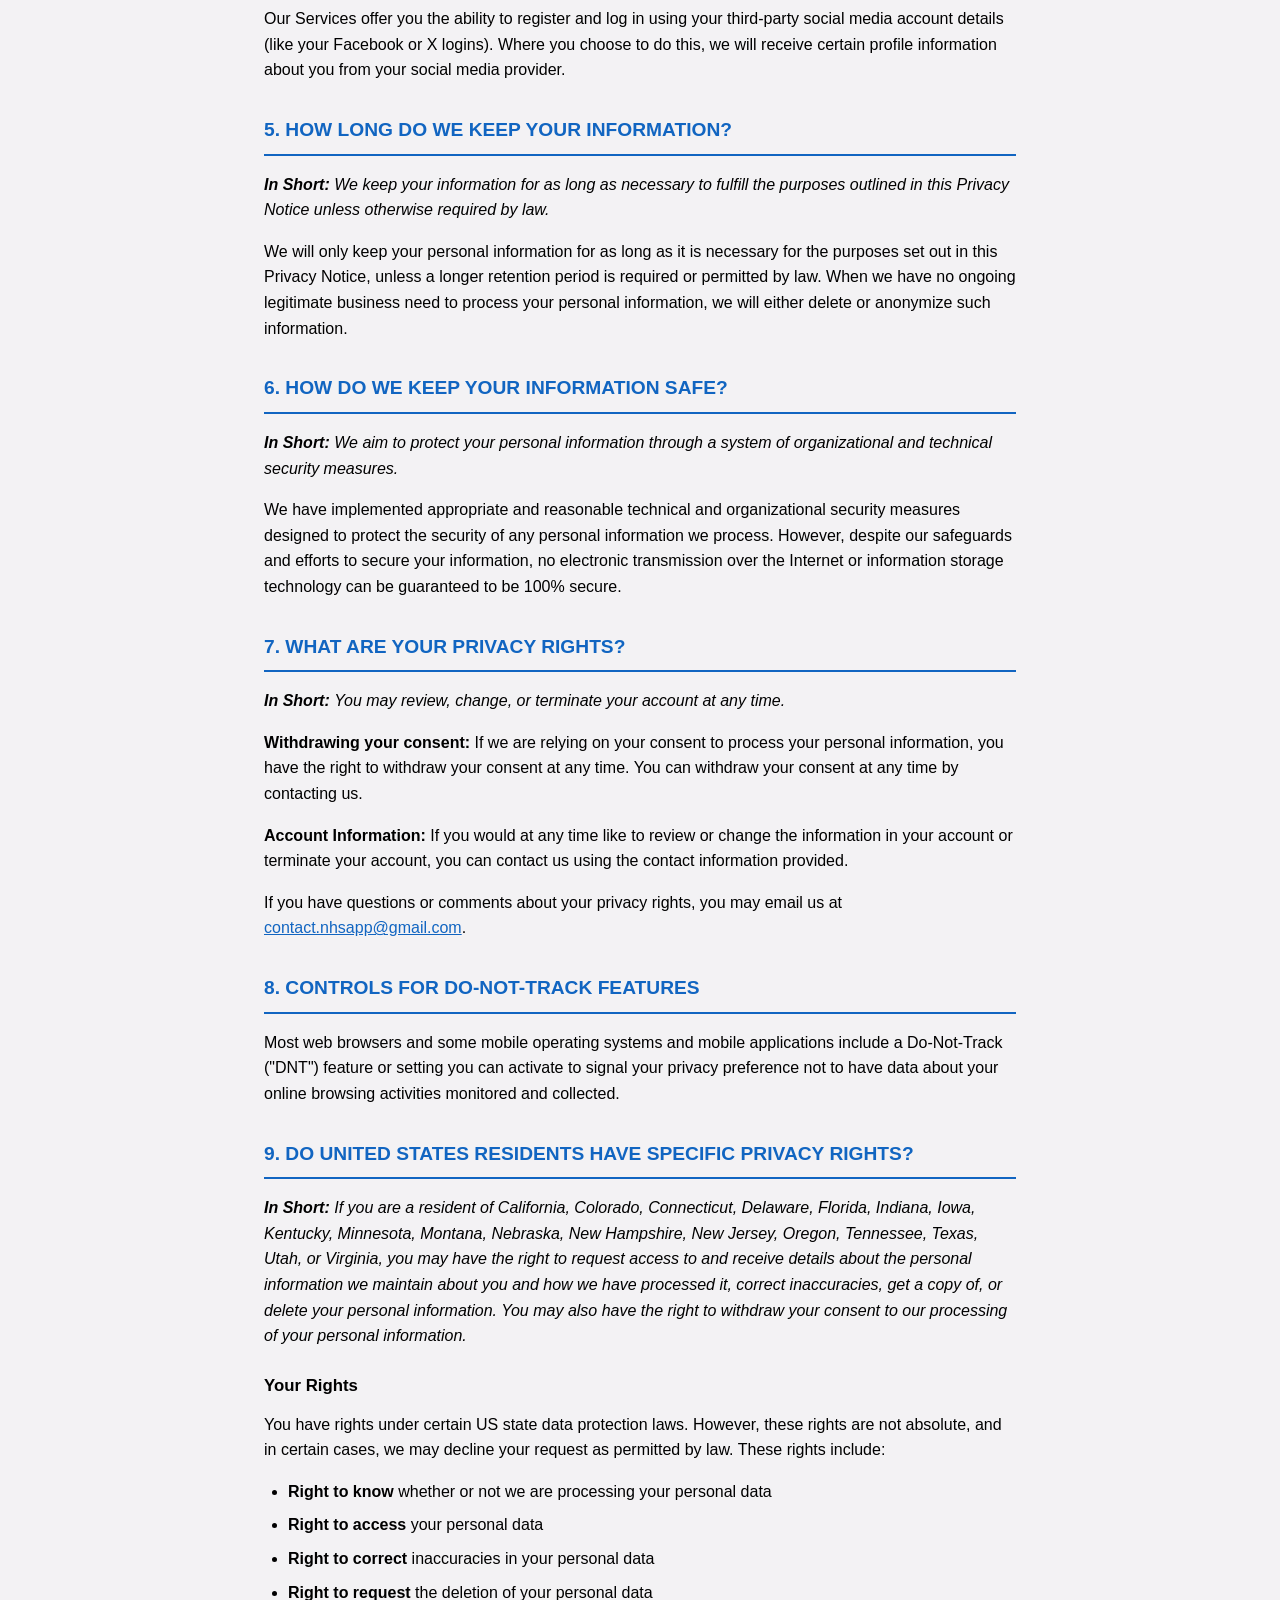
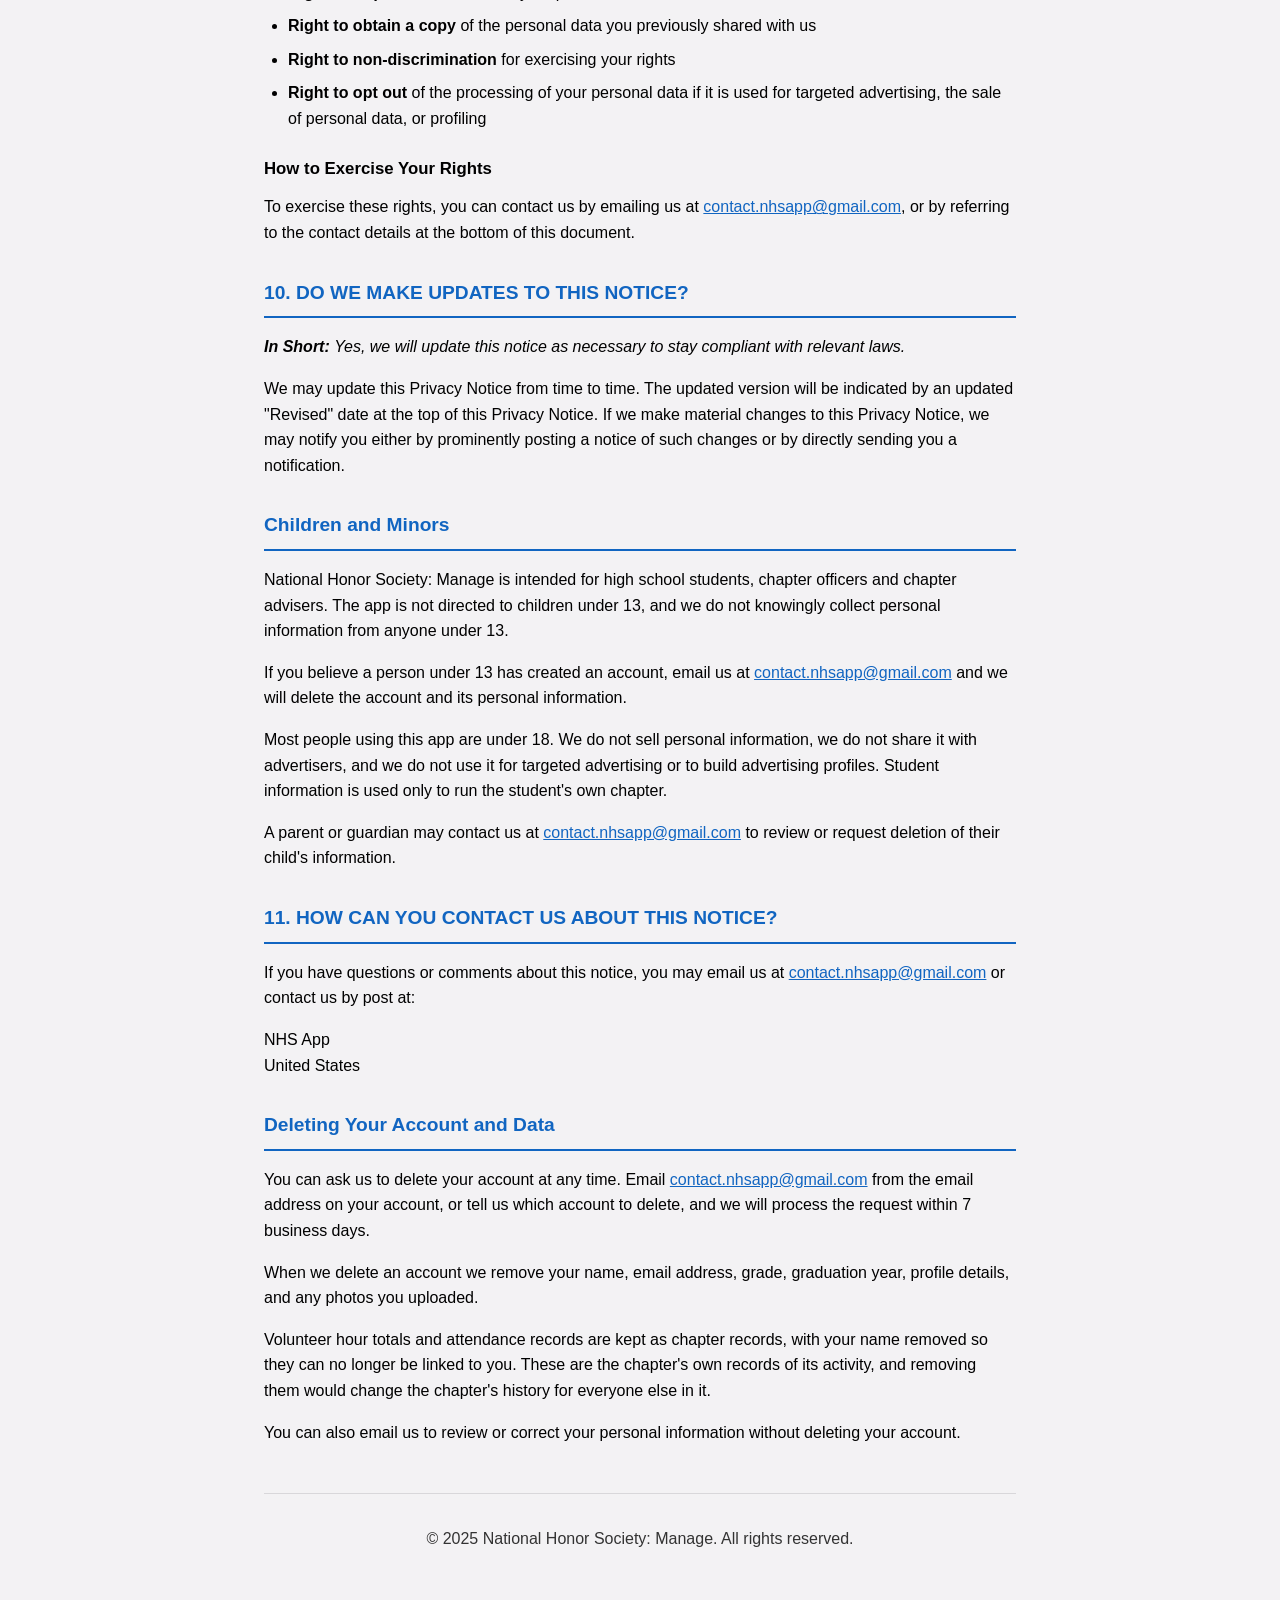
==== commit 9d1ab441: "Update support site email, privacy policy, and app palette Use contact.nhsapp@gmail.com everywhere. " ====
--- a/privacy.html
+++ b/privacy.html
@@ -4,99 +4,20 @@
     <meta charset="UTF-8">
     <meta name="viewport" content="width=device-width, initial-scale=1.0">
     <title>Privacy Policy - National Honor Society: Manage</title>
-    <style>
-        * {
-            margin: 0;
-            padding: 0;
-            box-sizing: border-box;
-        }
-        body {
-            font-family: Arial, sans-serif;
-            line-height: 1.6;
-            color: #595959;
-            background-color: #f5f5f5;
-            font-size: 14px;
-        }
-        .container {
-            max-width: 900px;
-            margin: 0 auto;
-            background-color: white;
-            padding: 2rem;
-            box-shadow: 0 0 10px rgba(0,0,0,0.1);
-        }
-        .back-link {
-            display: inline-block;
-            margin-bottom: 2rem;
-            color: #3030F1;
-            text-decoration: none;
-        }
-        .back-link:hover {
-            text-decoration: underline;
-        }
-        h1 {
-            font-size: 26px;
-            color: #000000;
-            margin-bottom: 1rem;
-        }
-        h2 {
-            font-size: 19px;
-            color: #000000;
-            margin-top: 2rem;
-            margin-bottom: 1rem;
-        }
-        h3 {
-            font-size: 17px;
-            color: #000000;
-            margin-top: 1.5rem;
-            margin-bottom: 0.75rem;
-        }
-        p {
-            margin-bottom: 1rem;
-        }
-        a {
-            color: #3030F1;
-            word-break: break-word;
-        }
-        ul, ol {
-            margin-left: 2rem;
-            margin-bottom: 1rem;
-        }
-        li {
-            margin-bottom: 0.5rem;
-        }
-        table {
-            width: 100%;
-            border-collapse: collapse;
-            margin: 1rem 0;
-        }
-        th, td {
-            border: 1px solid black;
-            padding: 0.75rem;
-            text-align: left;
-        }
-        th {
-            background-color: #f0f0f0;
-            font-weight: bold;
-        }
-        .subtitle {
-            color: #595959;
-            font-size: 14px;
-            margin-bottom: 2rem;
-        }
-        strong {
-            font-weight: bold;
-        }
-        em {
-            font-style: italic;
-        }
-    </style>
+    <link rel="stylesheet" href="styles.css">
 </head>
 <body>
     <div class="container">
+        <header>
+            <h1>National Honor Society: Manage</h1>
+            <p class="subtitle">Privacy Policy</p>
+        </header>
+
+        <main class="policy">
         <a href="index.html" class="back-link">← Back to Support</a>
         
         <h1>PRIVACY POLICY</h1>
-        <p class="subtitle"><strong>Last updated November 02, 2025</strong></p>
+        <p class="doc-date"><strong>Last updated August 13, 2026</strong></p>
 
         <p>This Privacy Notice for <strong>National Honor Society: Manage</strong> (<strong>"we," "us,"</strong> or <strong>"our"</strong>), describes how and why we might access, collect, store, use, and/or share (<strong>"process"</strong>) your personal information when you use our services (<strong>"Services"</strong>), including our mobile application available on the Apple App Store. By using our Services, you agree to the collection and use of information in accordance with this policy.</p>
 
@@ -137,8 +58,9 @@
             <li><a href="#DNT">CONTROLS FOR DO-NOT-TRACK FEATURES</a></li>
             <li><a href="#uslaws">DO UNITED STATES RESIDENTS HAVE SPECIFIC PRIVACY RIGHTS?</a></li>
             <li><a href="#policyupdates">DO WE MAKE UPDATES TO THIS NOTICE?</a></li>
+            <li><a href="#minors">Children and Minors</a></li>
             <li><a href="#contact">HOW CAN YOU CONTACT US ABOUT THIS NOTICE?</a></li>
-            <li><a href="#request">HOW CAN YOU REVIEW, UPDATE, OR DELETE THE DATA WE COLLECT FROM YOU?</a></li>
+            <li><a href="#request">Deleting Your Account and Data</a></li>
         </ol>
 
         <h2 id="infocollect">1. WHAT INFORMATION DO WE COLLECT?</h2>
@@ -151,12 +73,17 @@
         <p><strong>Personal Information Provided by You.</strong> The personal information that we collect depends on the context of your interactions with us and the Services, the choices you make, and the products and features you use. The personal information we collect may include the following:</p>
 
         <ul>
-            <li>names</li>
+            <li>Your name and email address</li>
+            <li>Your grade level and expected graduation year</li>
+            <li>Which chapter you belong to and your role in it</li>
+            <li>Volunteer hours you submit, including the activity title, description, date, number of hours, and any photo you attach as proof</li>
+            <li>Attendance records for chapter meetings and events, including check-ins made over Bluetooth when you are present at a meeting</li>
+            <li>Announcements, events and messages you write inside the app</li>
+            <li>A notification token for your device, so the app can send you push notifications</li>
+            <li>For advisers starting a chapter: your school, your title, your phone number, and any verification document you choose to upload</li>
             <li>phone numbers</li>
-            <li>email addresses</li>
             <li>passwords</li>
             <li>student id (7 digits)</li>
-            <li>grade level (9-12)</li>
             <li>Organization (NHS or NHSA - National Honor Society Associates)</li>
             <li>School and chapter information</li>
             <li>verification code (8 digits)</li>
@@ -252,6 +179,12 @@
 
         <p>We may update this Privacy Notice from time to time. The updated version will be indicated by an updated "Revised" date at the top of this Privacy Notice. If we make material changes to this Privacy Notice, we may notify you either by prominently posting a notice of such changes or by directly sending you a notification.</p>
 
+        <h2 id="minors">Children and Minors</h2>
+        <p>National Honor Society: Manage is intended for high school students, chapter officers and chapter advisers. The app is not directed to children under 13, and we do not knowingly collect personal information from anyone under 13.</p>
+        <p>If you believe a person under 13 has created an account, email us at <a href="mailto:contact.nhsapp@gmail.com">contact.nhsapp@gmail.com</a> and we will delete the account and its personal information.</p>
+        <p>Most people using this app are under 18. We do not sell personal information, we do not share it with advertisers, and we do not use it for targeted advertising or to build advertising profiles. Student information is used only to run the student's own chapter.</p>
+        <p>A parent or guardian may contact us at <a href="mailto:contact.nhsapp@gmail.com">contact.nhsapp@gmail.com</a> to review or request deletion of their child's information.</p>
+
         <h2 id="contact">11. HOW CAN YOU CONTACT US ABOUT THIS NOTICE?</h2>
         <p>If you have questions or comments about this notice, you may email us at <a href="mailto:contact.nhsapp@gmail.com">contact.nhsapp@gmail.com</a> or contact us by post at:</p>
 
@@ -260,12 +193,16 @@
             United States
         </p>
 
-        <h2 id="request">12. HOW CAN YOU REVIEW, UPDATE, OR DELETE THE DATA WE COLLECT FROM YOU?</h2>
-        <p>Based on the applicable laws of your country or state of residence in the US, you may have the right to request access to the personal information we collect from you, details about how we have processed it, correct inaccuracies, or delete your personal information. You may also have the right to withdraw your consent to our processing of your personal information. These rights may be limited in some circumstances by applicable law. To request to review, update, or delete your personal information, please email us at <a href="mailto:contact.nhsapp@gmail.com">contact.nhsapp@gmail.com</a>.</p>
-
-        <p style="margin-top: 3rem; padding-top: 2rem; border-top: 1px solid #ddd; text-align: center; color: #999;">
+        <h2 id="request">Deleting Your Account and Data</h2>
+        <p>You can ask us to delete your account at any time. Email <a href="mailto:contact.nhsapp@gmail.com">contact.nhsapp@gmail.com</a> from the email address on your account, or tell us which account to delete, and we will process the request within 7 business days.</p>
+        <p>When we delete an account we remove your name, email address, grade, graduation year, profile details, and any photos you uploaded.</p>
+        <p>Volunteer hour totals and attendance records are kept as chapter records, with your name removed so they can no longer be linked to you. These are the chapter's own records of its activity, and removing them would change the chapter's history for everyone else in it.</p>
+        <p>You can also email us to review or correct your personal information without deleting your account.</p>
+
+        <p class="legal-end">
             &copy; 2025 National Honor Society: Manage. All rights reserved.
         </p>
+        </main>
     </div>
 </body>
 </html>
--- a/styles.css
+++ b/styles.css
@@ -0,0 +1,322 @@
+:root {
+    --brand: #1165C1;
+    --light-blue: #66BEF9;
+    --offwhite: #F3F2F4;
+    --black: #000000;
+    --page: #F3F2F4;
+    --card: #ffffff;
+    --text: #000000;
+    --text-muted: #333333;
+    --border: #d8d7da;
+    --link: #1165C1;
+    --header: #1165C1;
+    --header-text: #ffffff;
+    --button-bg: #000000;
+    --button-fg: #ffffff;
+    --footer: #000000;
+    --footer-text: #F3F2F4;
+}
+
+@media (prefers-color-scheme: dark) {
+    :root {
+        --page: #111111;
+        --card: #2a2a2a;
+        --text: #F3F2F4;
+        --text-muted: #cfcfcf;
+        --border: #3d3d3d;
+        --link: #66BEF9;
+        --header: #1165C1;
+        --button-bg: #F3F2F4;
+        --button-fg: #000000;
+        --footer: #000000;
+        --footer-text: #F3F2F4;
+    }
+}
+
+* {
+    margin: 0;
+    padding: 0;
+    box-sizing: border-box;
+}
+
+html {
+    color-scheme: light dark;
+}
+
+body {
+    font-family: -apple-system, BlinkMacSystemFont, 'Segoe UI', Roboto, 'Helvetica Neue', Arial, sans-serif;
+    line-height: 1.6;
+    color: var(--text);
+    background-color: var(--page);
+}
+
+.container {
+    max-width: 800px;
+    margin: 0 auto;
+    min-height: 100vh;
+    background-color: var(--page);
+}
+
+header {
+    background: var(--header);
+    color: var(--header-text);
+    padding: 2rem 1.5rem;
+    text-align: center;
+}
+
+header h1 {
+    font-size: 2rem;
+    margin-bottom: 0.5rem;
+    color: var(--header-text);
+}
+
+.subtitle {
+    font-size: 1rem;
+    color: var(--header-text);
+    opacity: 0.95;
+}
+
+main {
+    padding: 2rem 1.5rem;
+}
+
+section {
+    margin-bottom: 2rem;
+}
+
+h2 {
+    color: var(--link);
+    margin-bottom: 1rem;
+    font-size: 1.5rem;
+    border-bottom: 2px solid var(--link);
+    padding-bottom: 0.5rem;
+}
+
+h3 {
+    color: var(--text);
+    margin-bottom: 0.5rem;
+    font-size: 1.1rem;
+}
+
+p {
+    margin-bottom: 1rem;
+}
+
+a {
+    color: var(--link);
+    word-break: break-word;
+}
+
+a:hover {
+    text-decoration: underline;
+}
+
+.intro,
+.contact,
+.faq-item,
+.features,
+.data-requests,
+.links {
+    background-color: var(--card);
+    border: 1px solid var(--border);
+    border-radius: 8px;
+    padding: 1.25rem 1.5rem;
+}
+
+.intro {
+    border-left: 4px solid var(--brand);
+}
+
+.contact {
+    text-align: center;
+}
+
+.email-link {
+    display: inline-block;
+    font-size: 1.15rem;
+    color: var(--button-fg);
+    background-color: var(--button-bg);
+    text-decoration: none;
+    padding: 0.9rem 1.6rem;
+    border-radius: 8px;
+    margin: 0.75rem 0 1rem;
+    font-weight: 600;
+}
+
+.email-link:hover {
+    text-decoration: none;
+    opacity: 0.88;
+}
+
+.response-time {
+    font-size: 0.9rem;
+    color: var(--text-muted);
+    font-style: italic;
+    margin-bottom: 0;
+}
+
+.faq-item {
+    margin-bottom: 1rem;
+    border-left: 4px solid var(--brand);
+}
+
+.faq-item h3 {
+    color: var(--text);
+}
+
+.faq-item p:last-child {
+    margin-bottom: 0;
+}
+
+.features ul,
+.data-requests ul,
+.links ul {
+    list-style-position: inside;
+    margin-left: 0.25rem;
+}
+
+.features li,
+.data-requests li,
+.links li {
+    margin-bottom: 0.75rem;
+    line-height: 1.8;
+}
+
+.features strong {
+    color: var(--link);
+}
+
+.links a {
+    color: var(--link);
+    text-decoration: none;
+    font-weight: 500;
+}
+
+.links a:hover {
+    text-decoration: underline;
+}
+
+.back-link {
+    display: inline-block;
+    margin-bottom: 1.5rem;
+    color: var(--link);
+    text-decoration: none;
+    font-weight: 500;
+}
+
+.back-link:hover {
+    text-decoration: underline;
+}
+
+.policy h1 {
+    font-size: 1.7rem;
+    color: var(--text);
+    margin-bottom: 0.75rem;
+}
+
+.policy .doc-date {
+    color: var(--text-muted);
+    font-size: 0.95rem;
+    margin-bottom: 1.75rem;
+}
+
+.policy h2 {
+    font-size: 1.2rem;
+    margin-top: 2rem;
+}
+
+.policy h3 {
+    font-size: 1.05rem;
+    margin-top: 1.5rem;
+    margin-bottom: 0.75rem;
+}
+
+.policy ul,
+.policy ol {
+    margin-left: 1.5rem;
+    margin-bottom: 1rem;
+}
+
+.policy li {
+    margin-bottom: 0.5rem;
+}
+
+.policy table {
+    width: 100%;
+    border-collapse: collapse;
+    margin: 1rem 0;
+}
+
+.policy th,
+.policy td {
+    border: 1px solid var(--border);
+    padding: 0.75rem;
+    text-align: left;
+}
+
+.policy th {
+    background-color: var(--card);
+    font-weight: bold;
+}
+
+.policy .legal-end {
+    margin-top: 3rem;
+    padding-top: 2rem;
+    border-top: 1px solid var(--border);
+    text-align: center;
+    color: var(--text-muted);
+}
+
+footer {
+    background-color: var(--footer);
+    color: var(--footer-text);
+    text-align: center;
+    padding: 2rem 1.5rem;
+}
+
+footer p {
+    margin-bottom: 0.5rem;
+    font-size: 0.9rem;
+    color: var(--footer-text);
+}
+
+footer a {
+    color: var(--light-blue);
+}
+
+@media (max-width: 768px) {
+    header {
+        padding: 1.5rem 1rem;
+    }
+
+    header h1 {
+        font-size: 1.45rem;
+    }
+
+    .subtitle {
+        font-size: 0.9rem;
+    }
+
+    main {
+        padding: 1.25rem 1rem 2rem;
+    }
+
+    h2 {
+        font-size: 1.25rem;
+    }
+
+    .email-link {
+        font-size: 1rem;
+        padding: 0.85rem 1.25rem;
+        max-width: 100%;
+    }
+
+    .intro,
+    .contact,
+    .faq-item,
+    .features,
+    .data-requests,
+    .links {
+        padding: 1rem 1.1rem;
+    }
+}
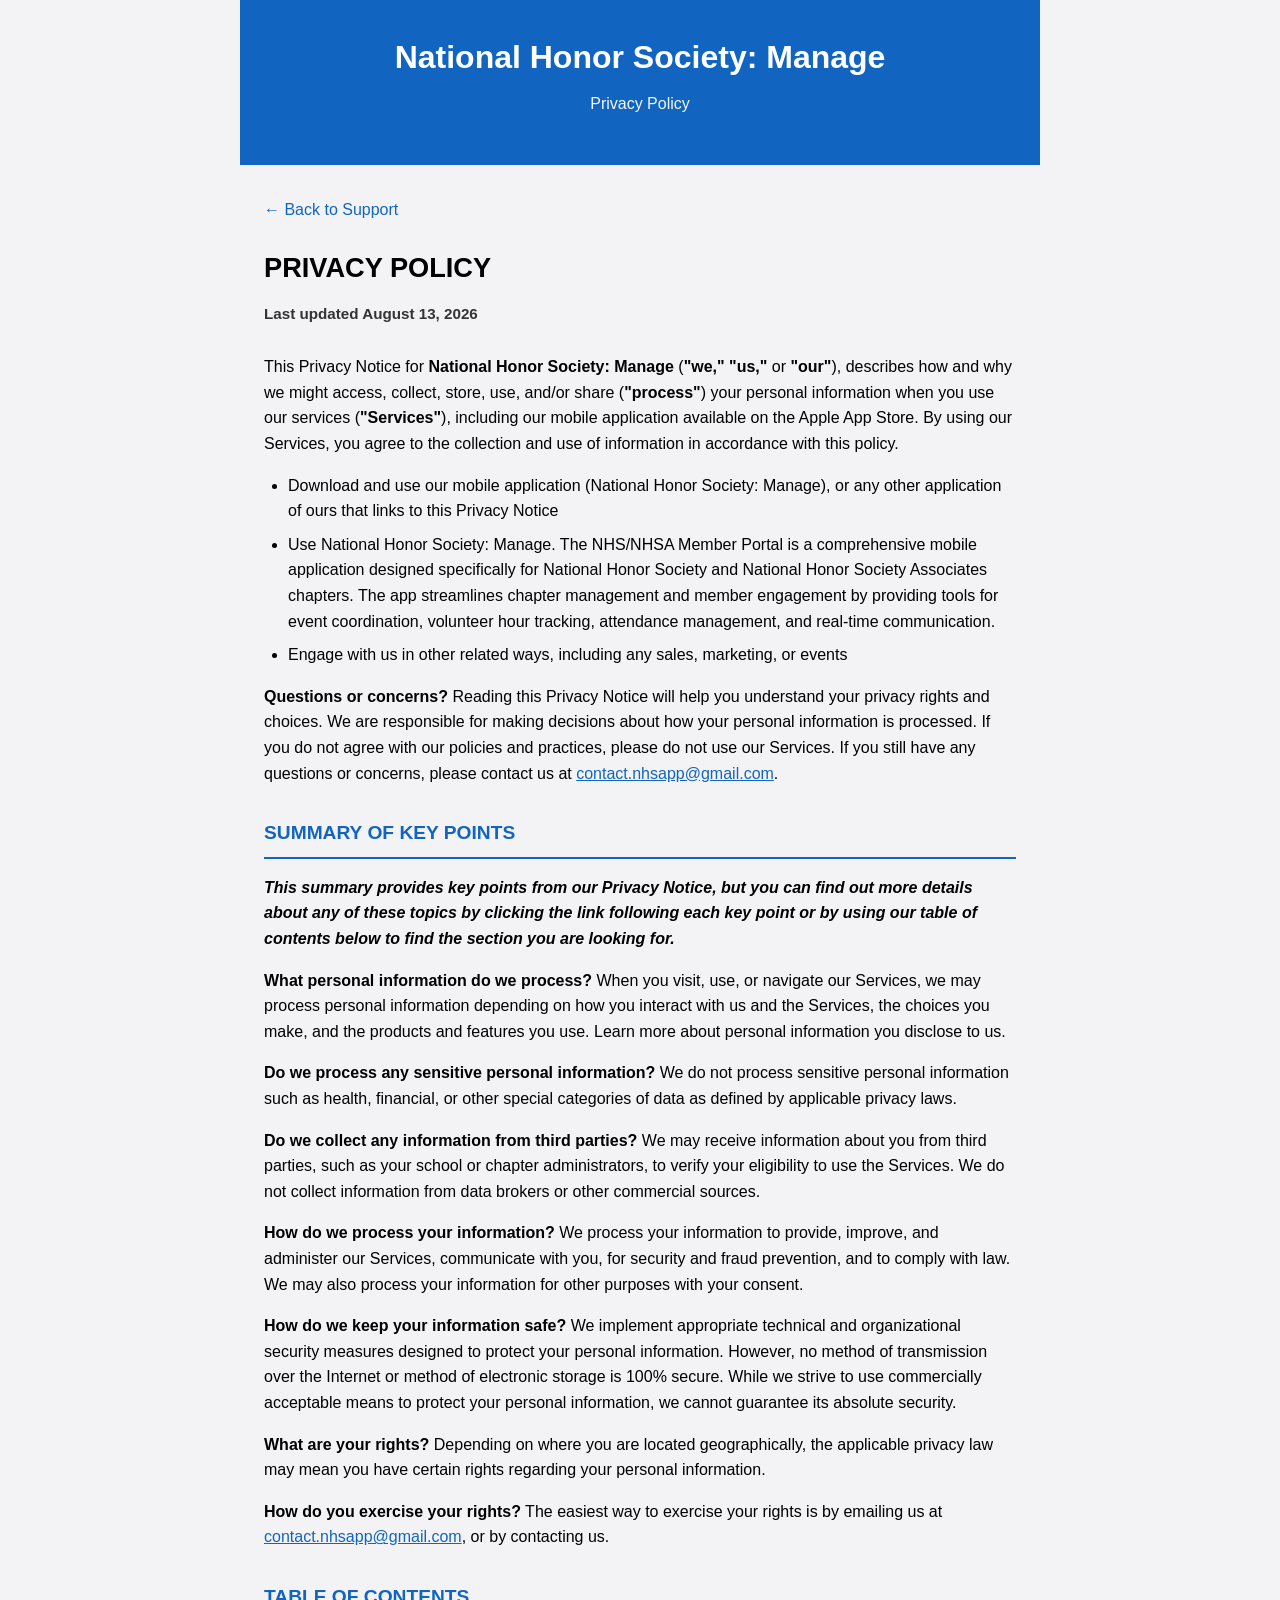
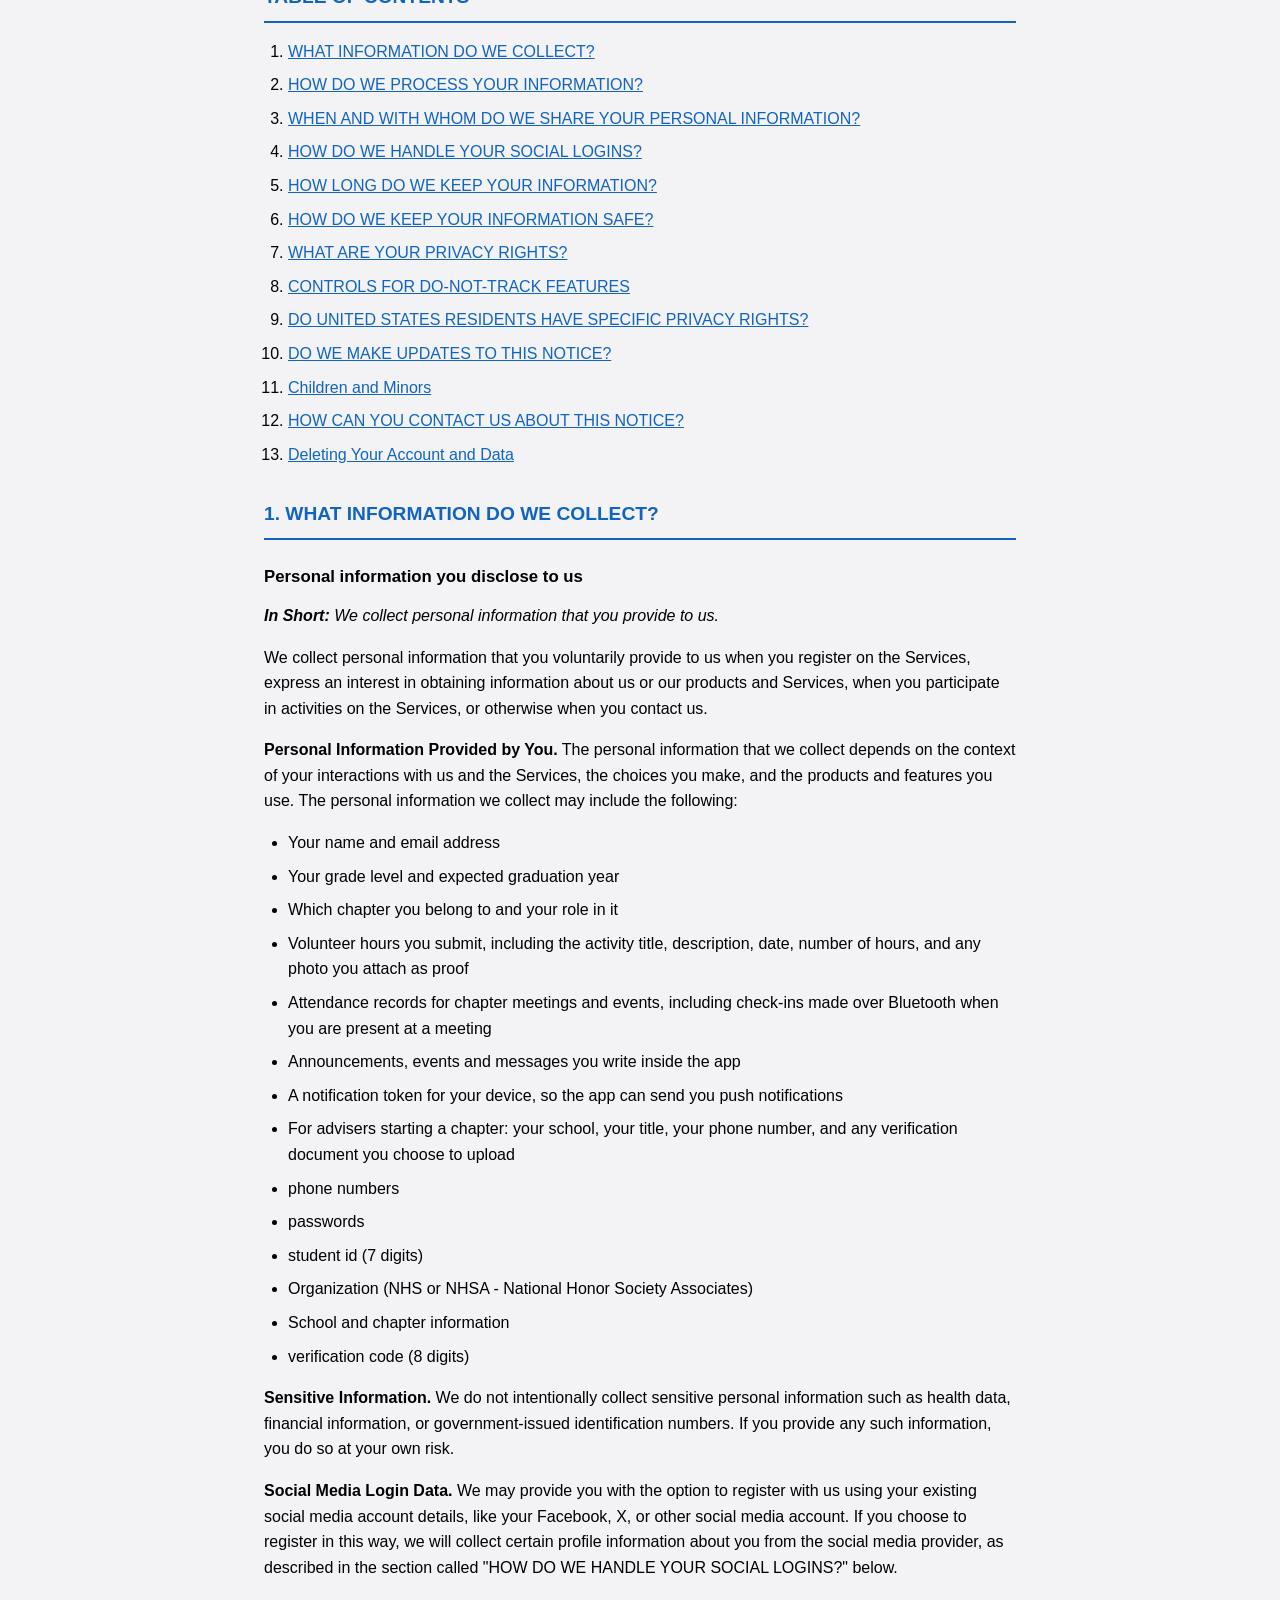
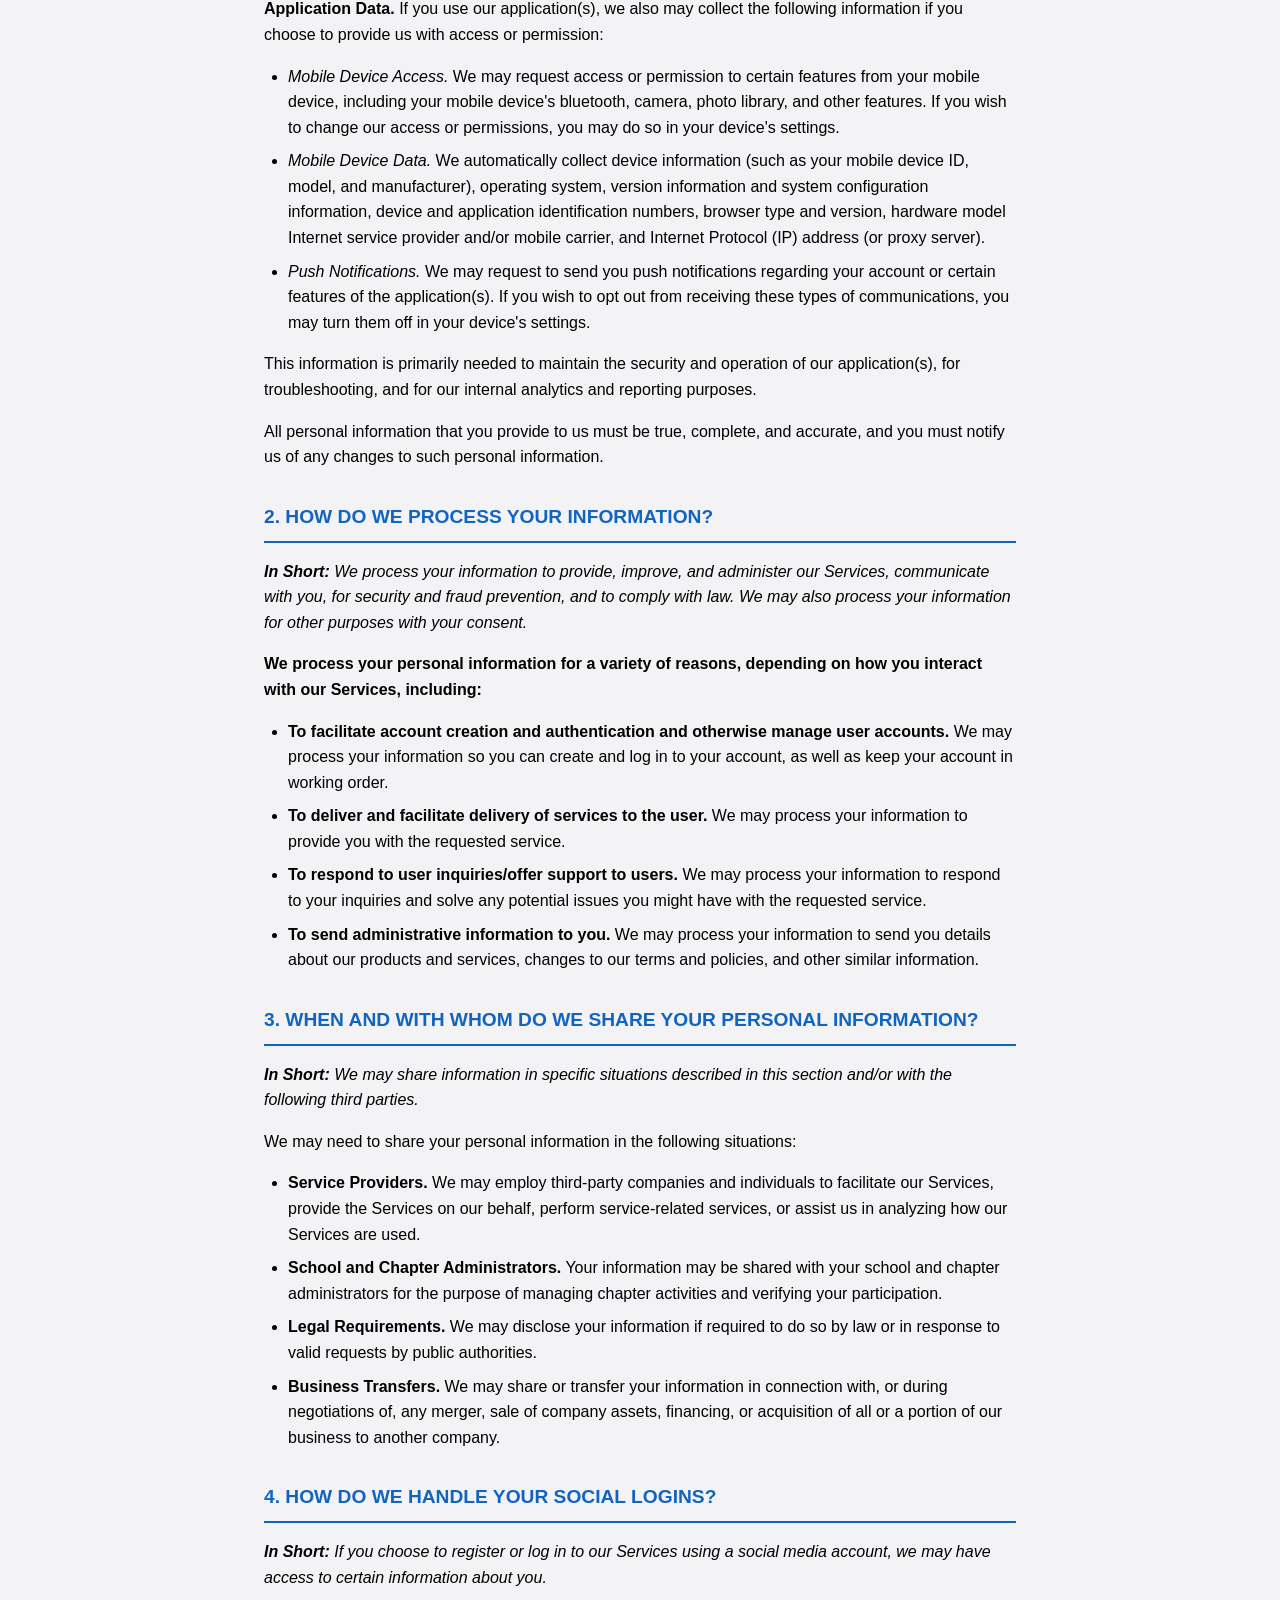
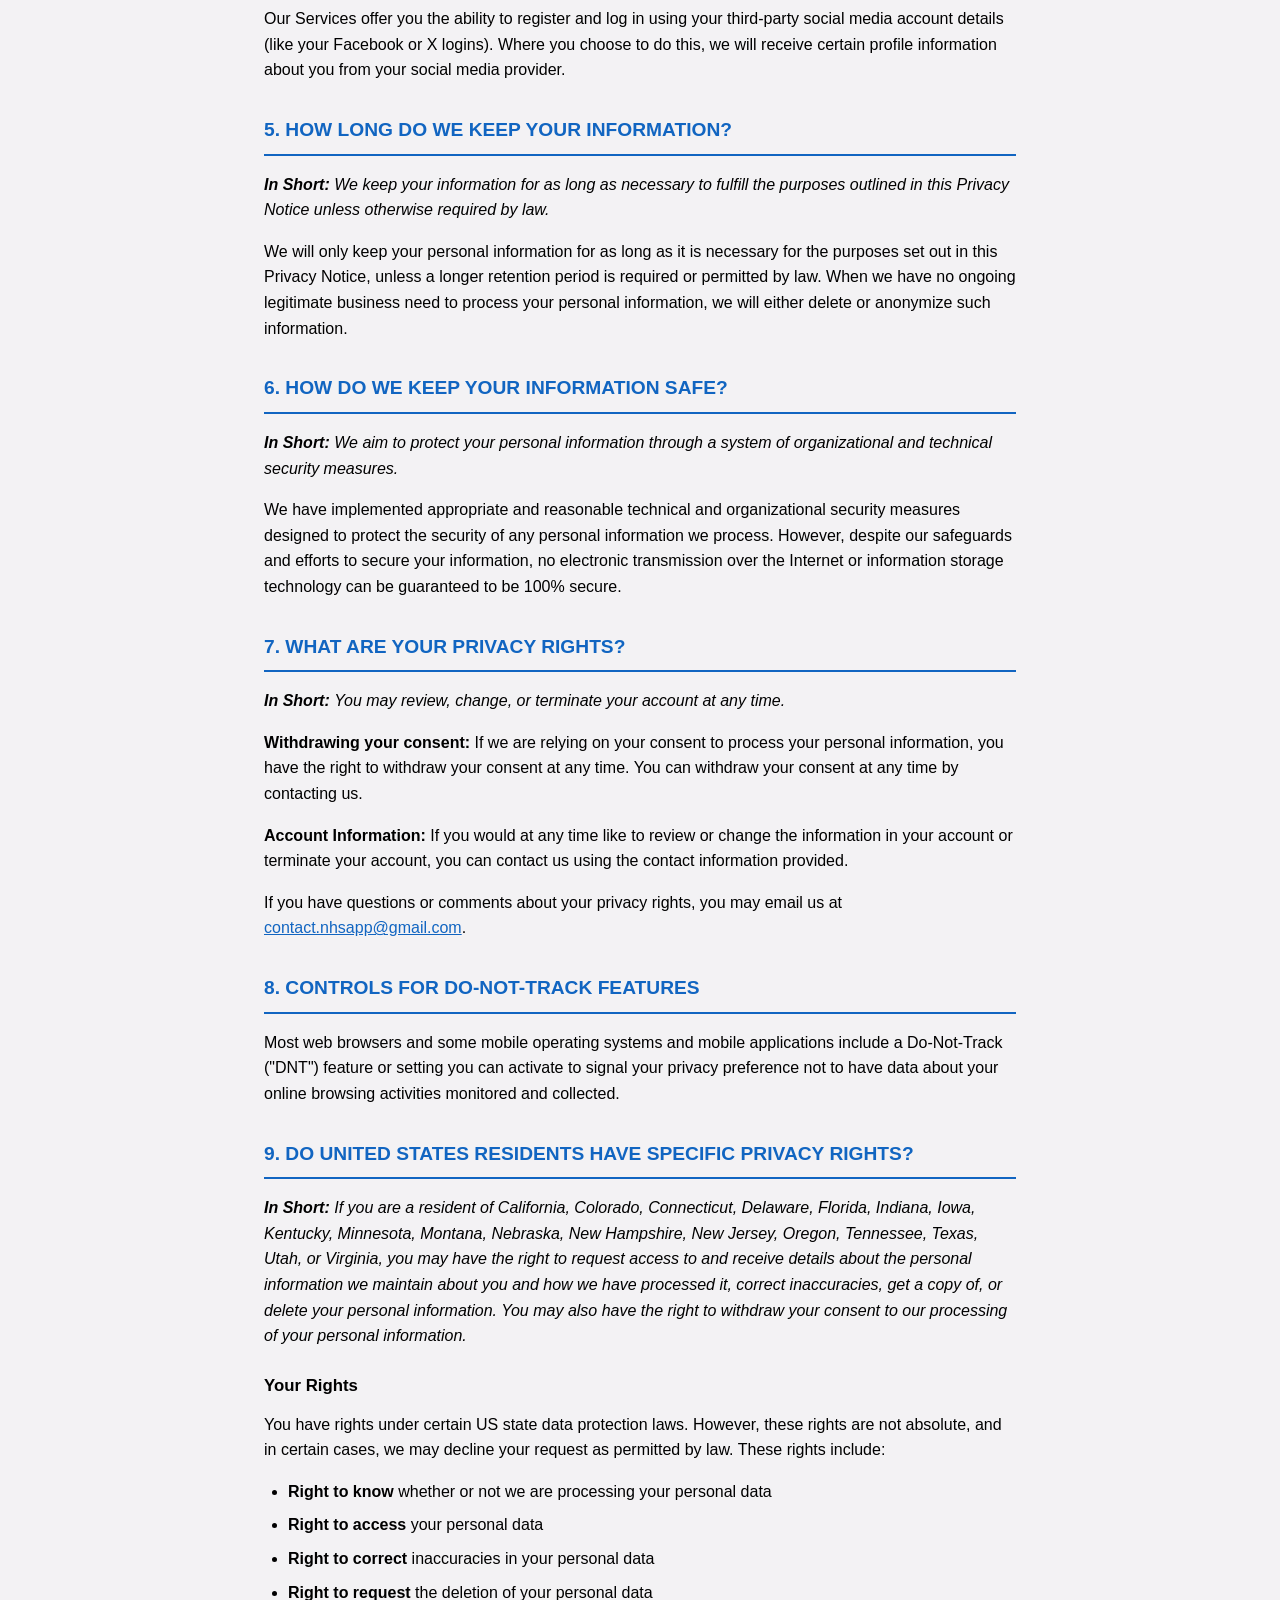
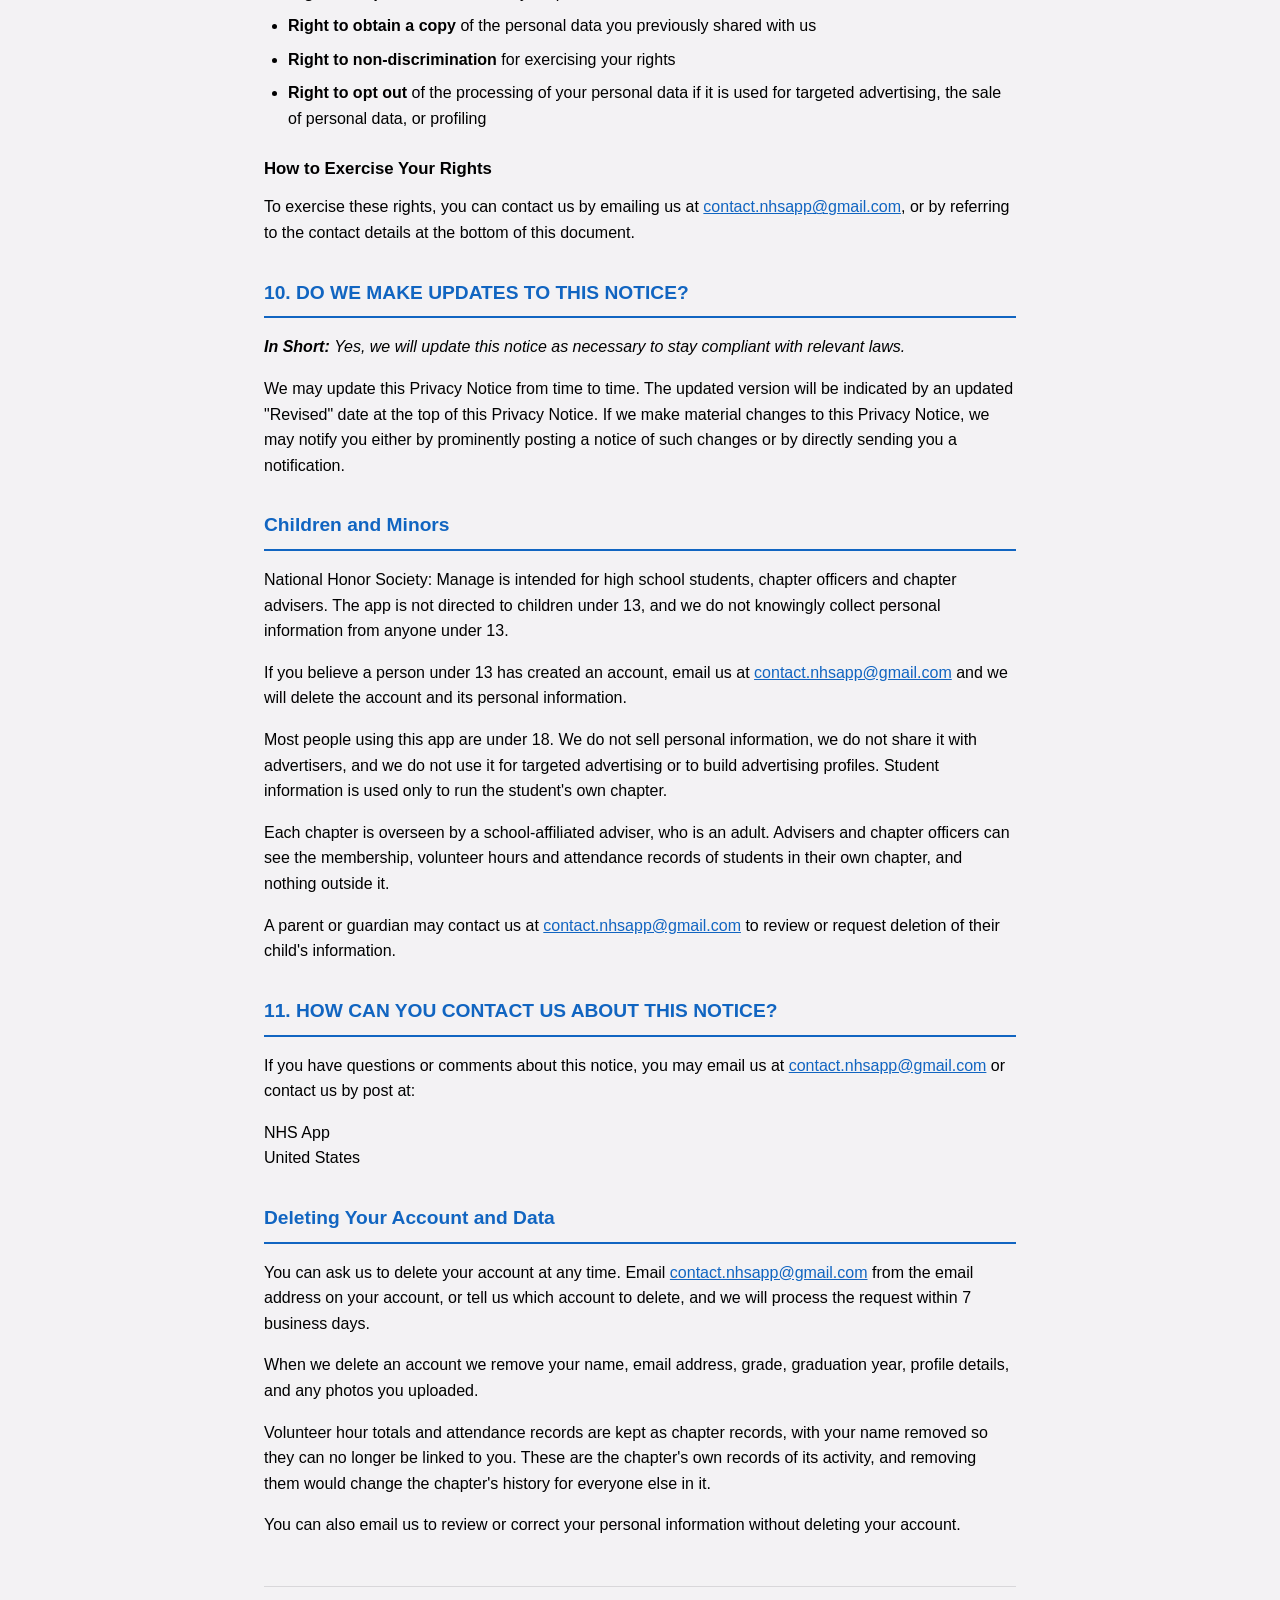
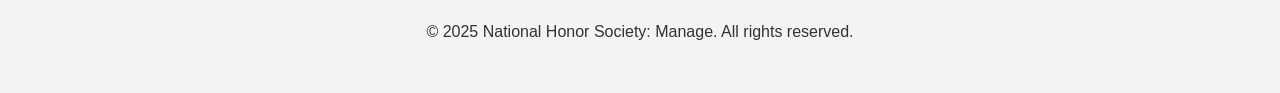
==== commit 904a55d4: "Add the missing adviser-oversight paragraph to Children and Minors Four of the five specified paragr" ====
--- a/privacy.html
+++ b/privacy.html
@@ -183,6 +183,7 @@
         <p>National Honor Society: Manage is intended for high school students, chapter officers and chapter advisers. The app is not directed to children under 13, and we do not knowingly collect personal information from anyone under 13.</p>
         <p>If you believe a person under 13 has created an account, email us at <a href="mailto:contact.nhsapp@gmail.com">contact.nhsapp@gmail.com</a> and we will delete the account and its personal information.</p>
         <p>Most people using this app are under 18. We do not sell personal information, we do not share it with advertisers, and we do not use it for targeted advertising or to build advertising profiles. Student information is used only to run the student's own chapter.</p>
+        <p>Each chapter is overseen by a school-affiliated adviser, who is an adult. Advisers and chapter officers can see the membership, volunteer hours and attendance records of students in their own chapter, and nothing outside it.</p>
         <p>A parent or guardian may contact us at <a href="mailto:contact.nhsapp@gmail.com">contact.nhsapp@gmail.com</a> to review or request deletion of their child's information.</p>
 
         <h2 id="contact">11. HOW CAN YOU CONTACT US ABOUT THIS NOTICE?</h2>
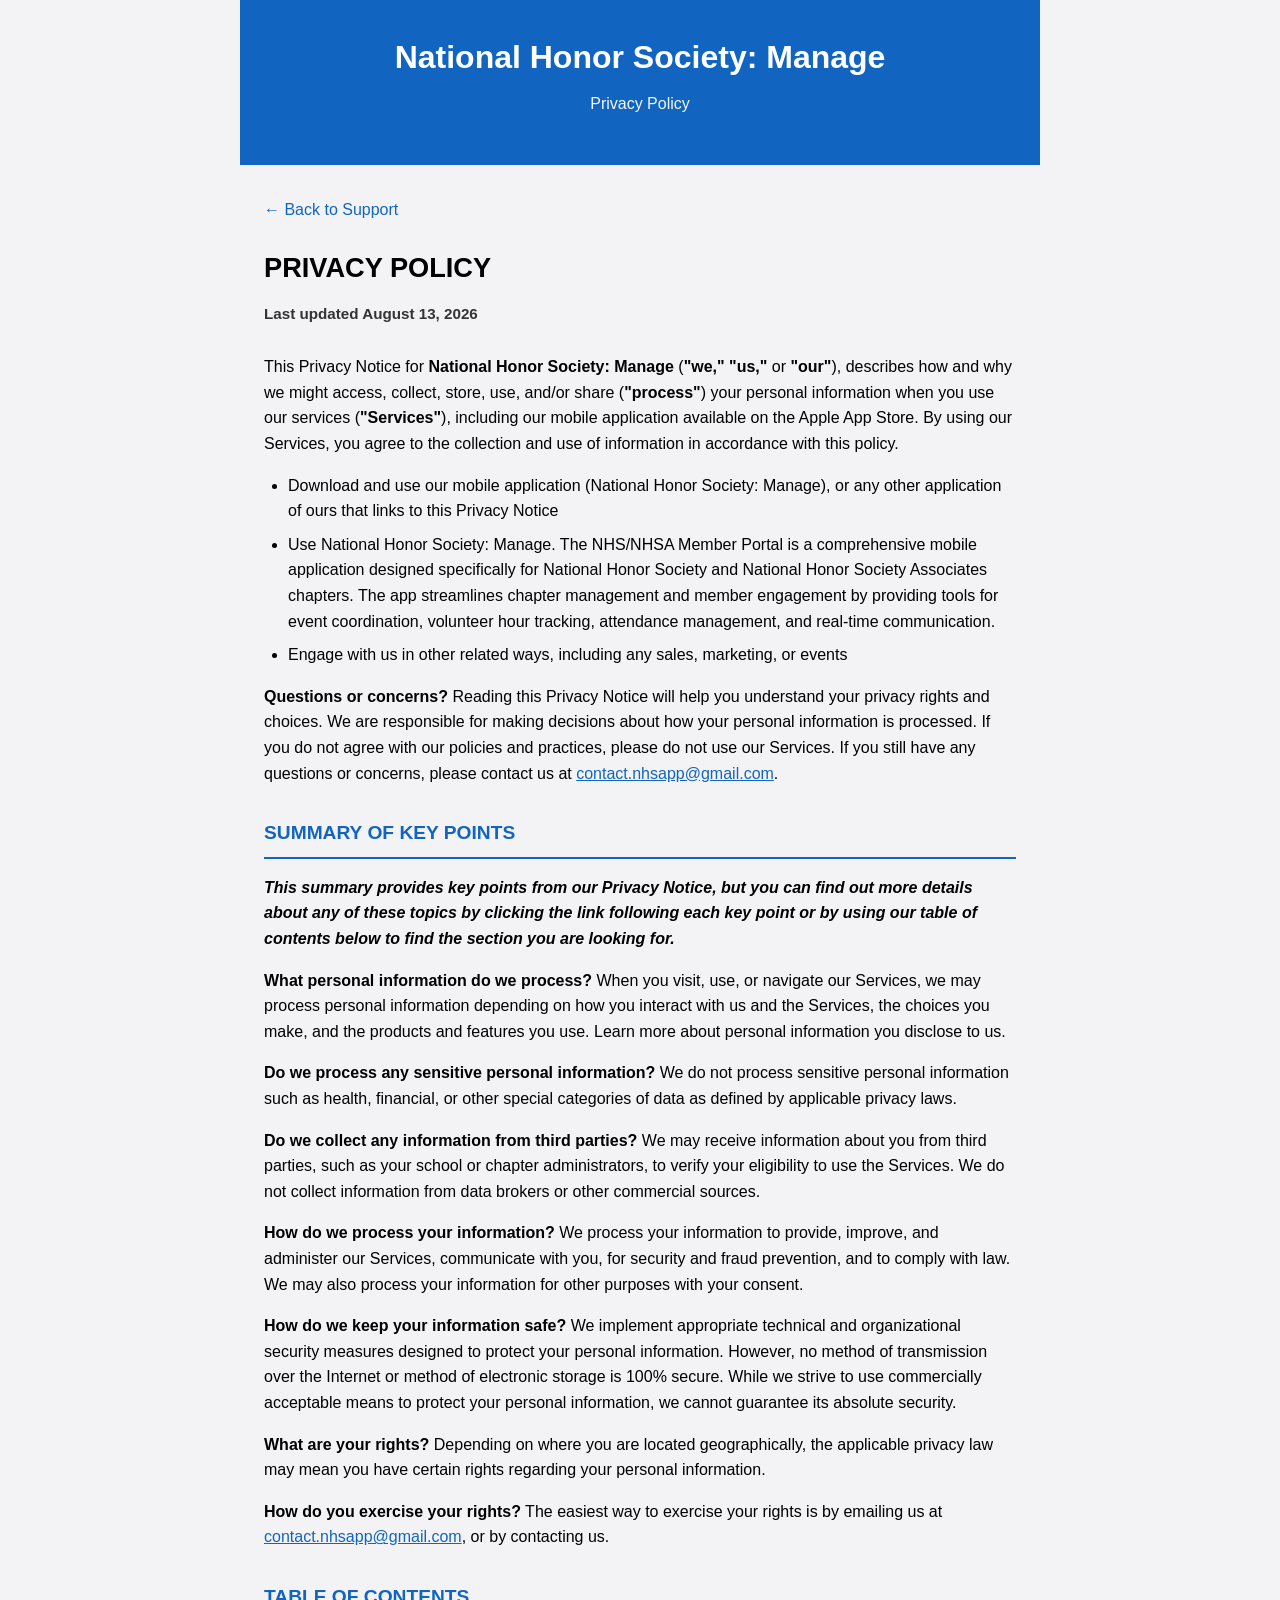
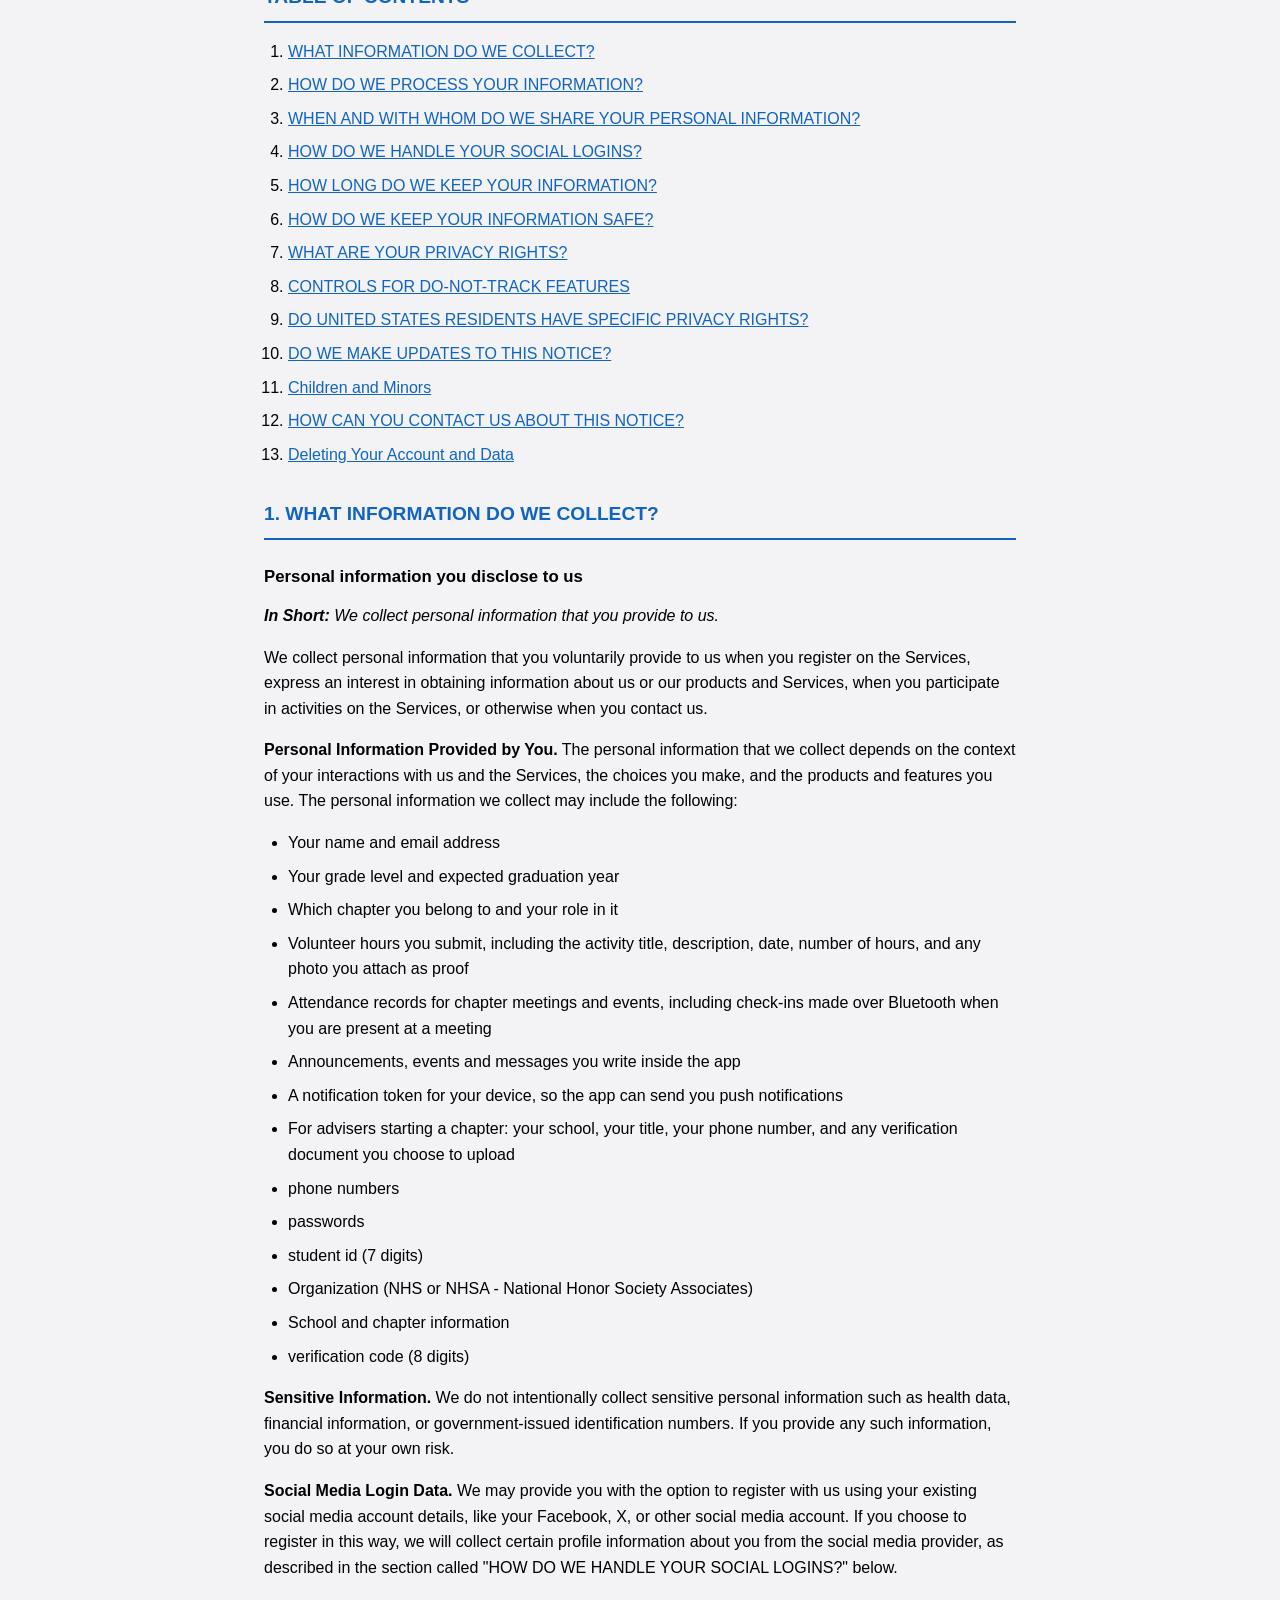
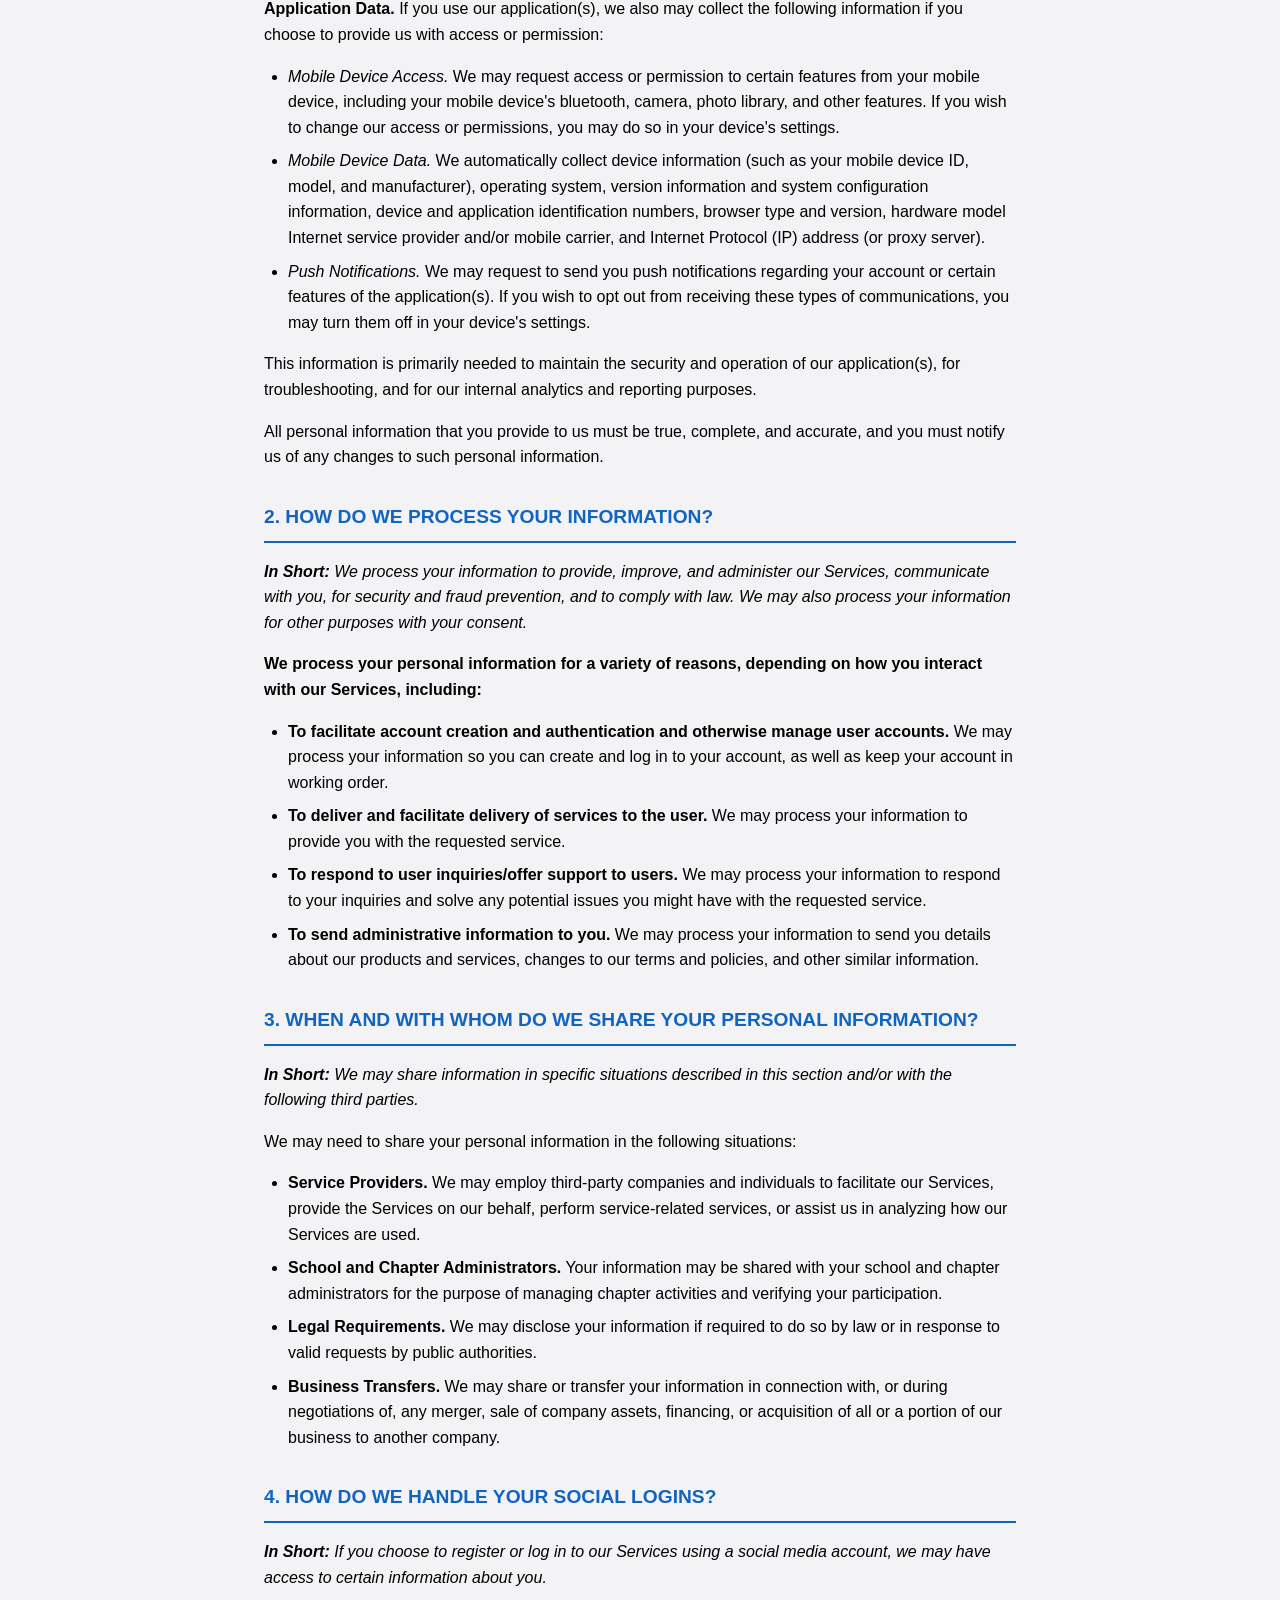
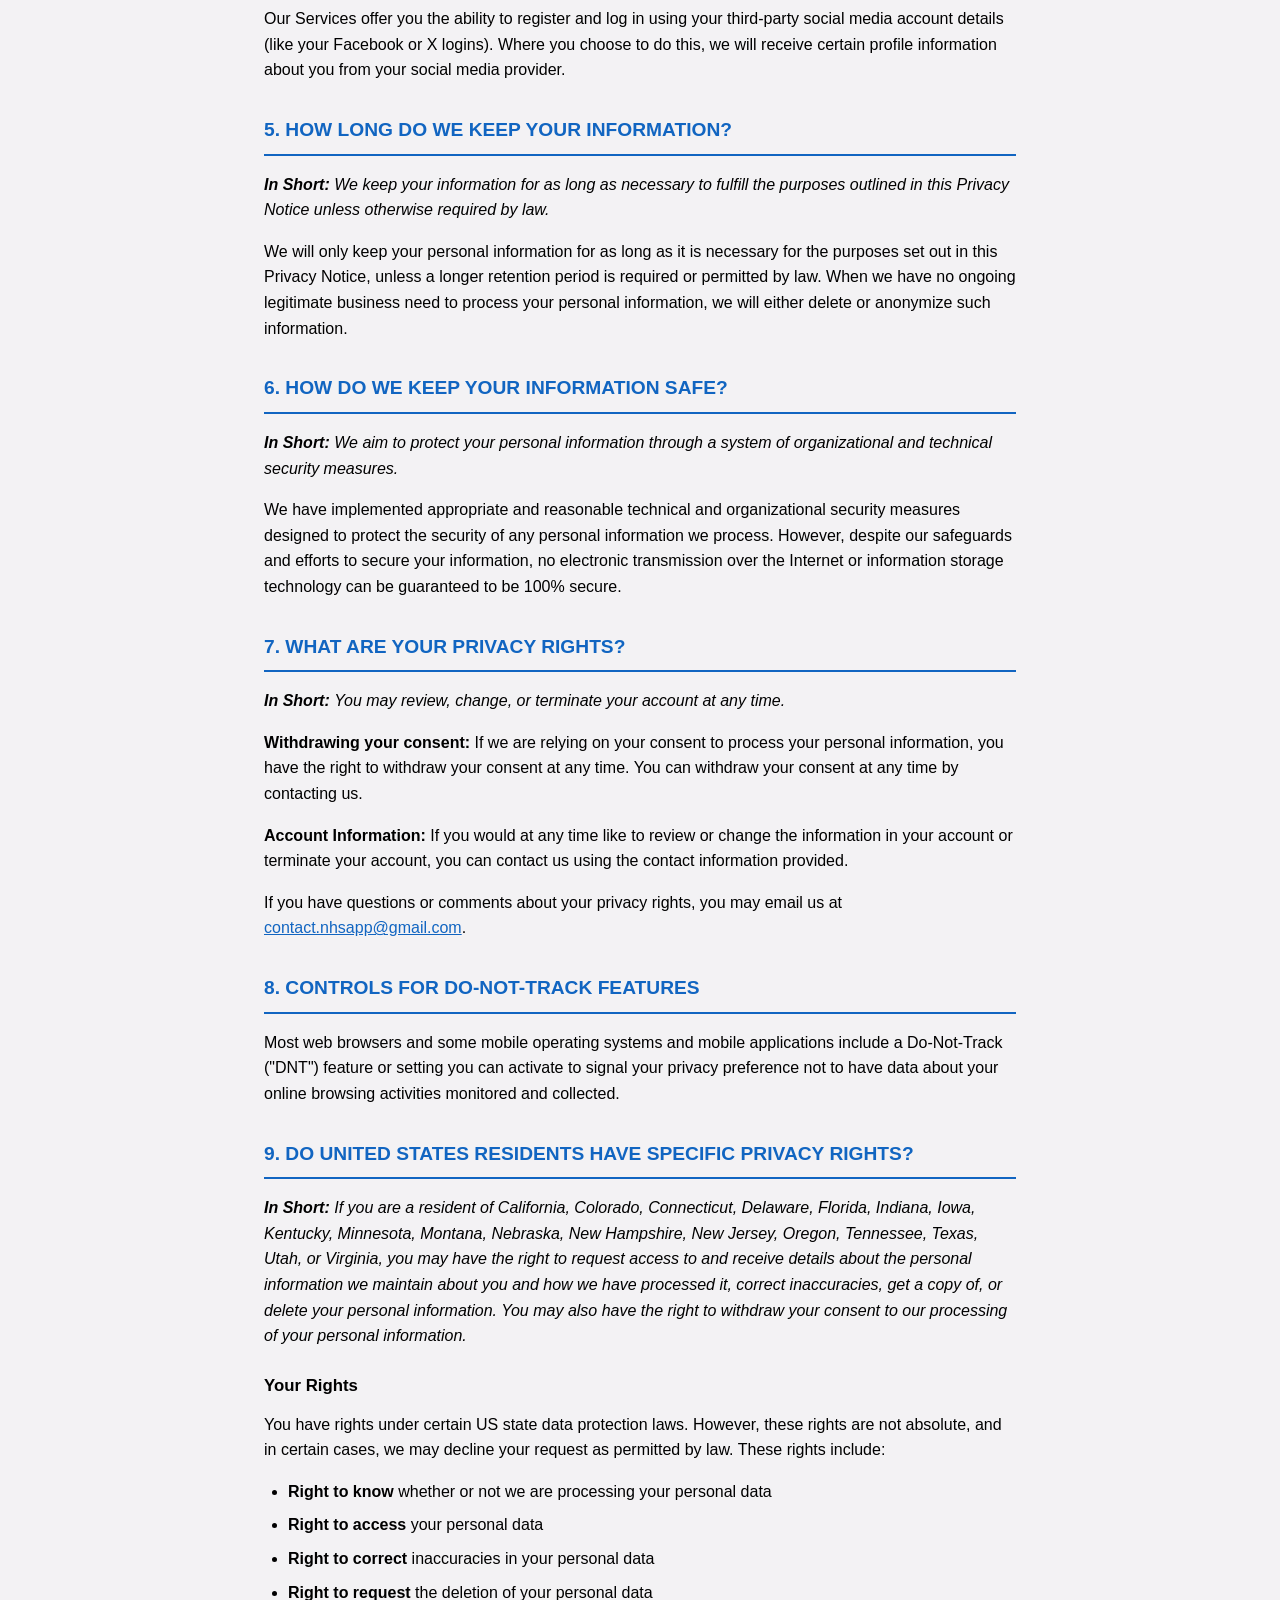
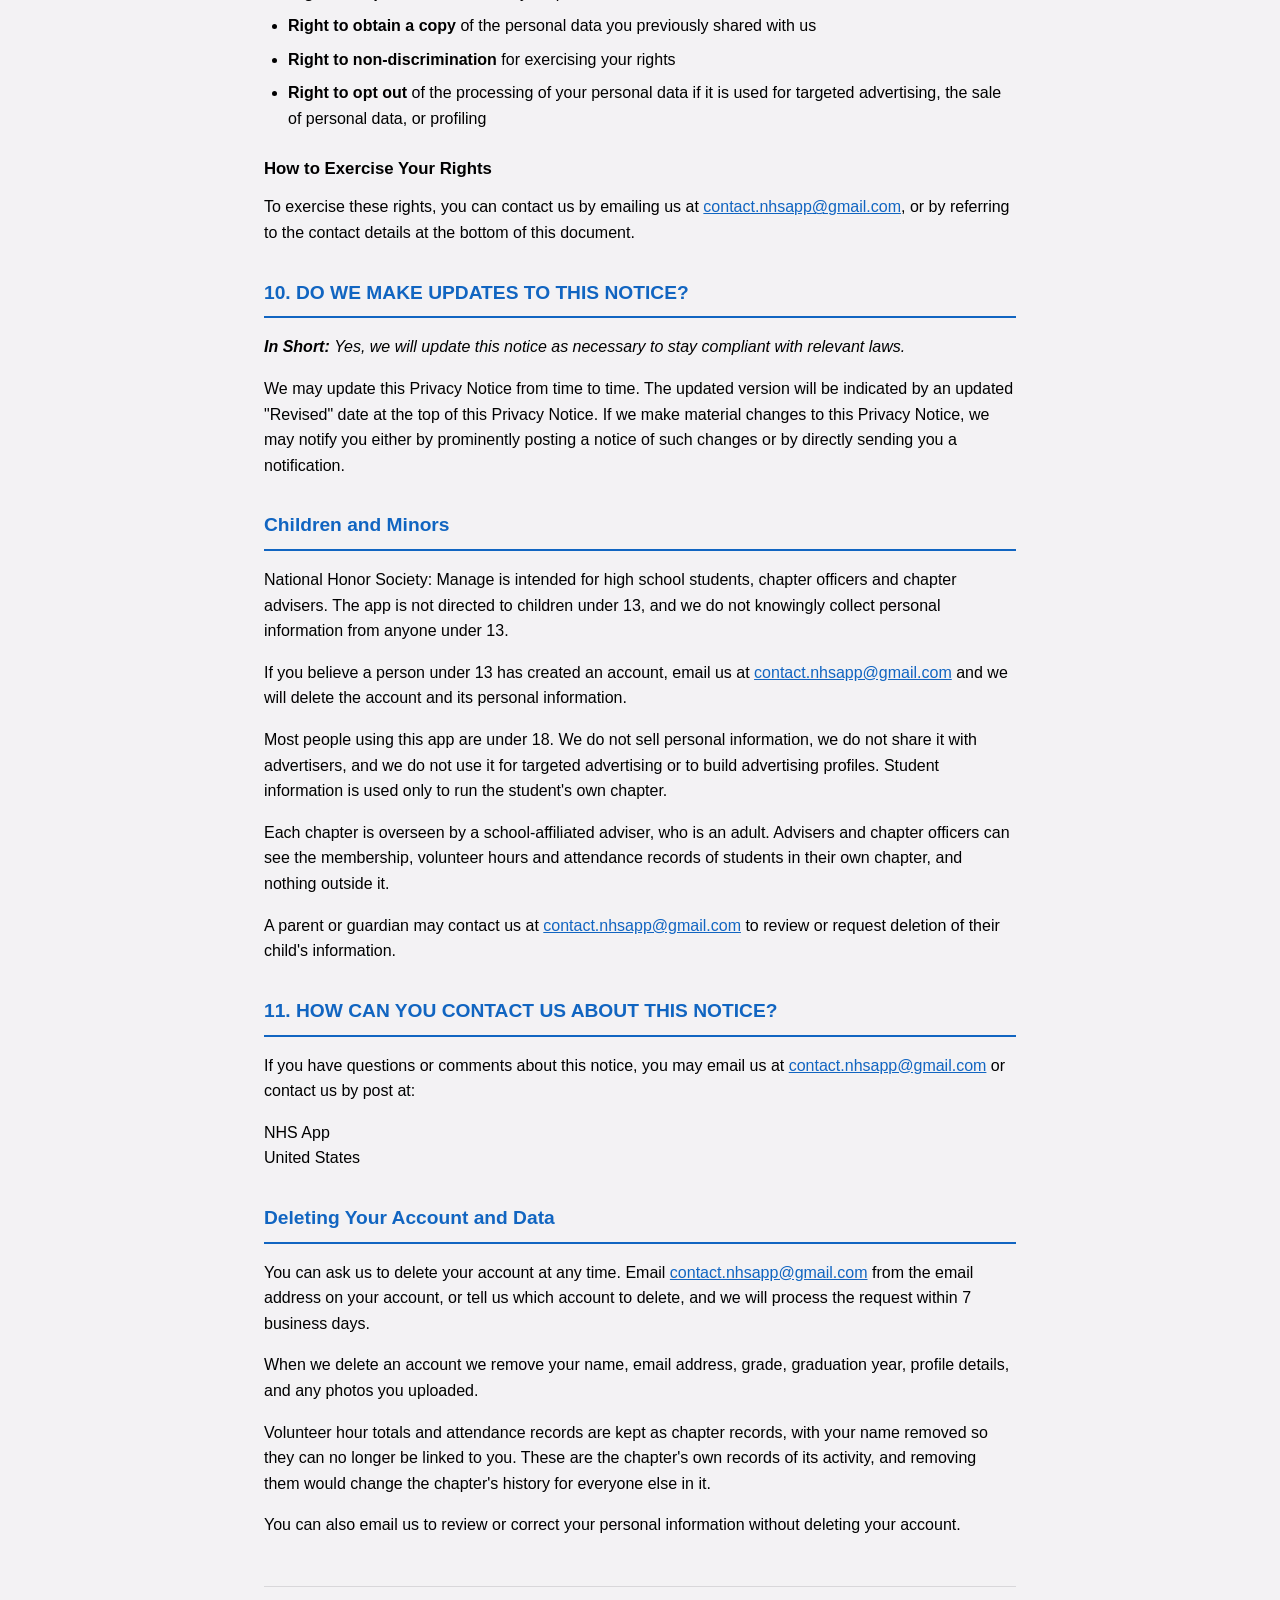
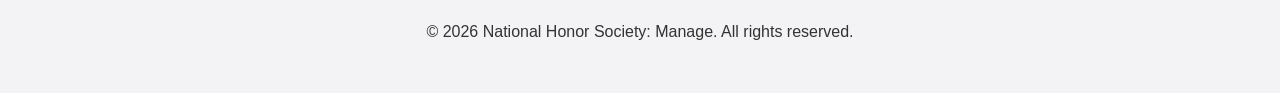
==== commit 283f2328: "Update the year, and the stale last-updated date on the landing page Two copyright lines said 2025. " ====
--- a/privacy.html
+++ b/privacy.html
@@ -201,7 +201,7 @@
         <p>You can also email us to review or correct your personal information without deleting your account.</p>
 
         <p class="legal-end">
-            &copy; 2025 National Honor Society: Manage. All rights reserved.
+            &copy; 2026 National Honor Society: Manage. All rights reserved.
         </p>
         </main>
     </div>
